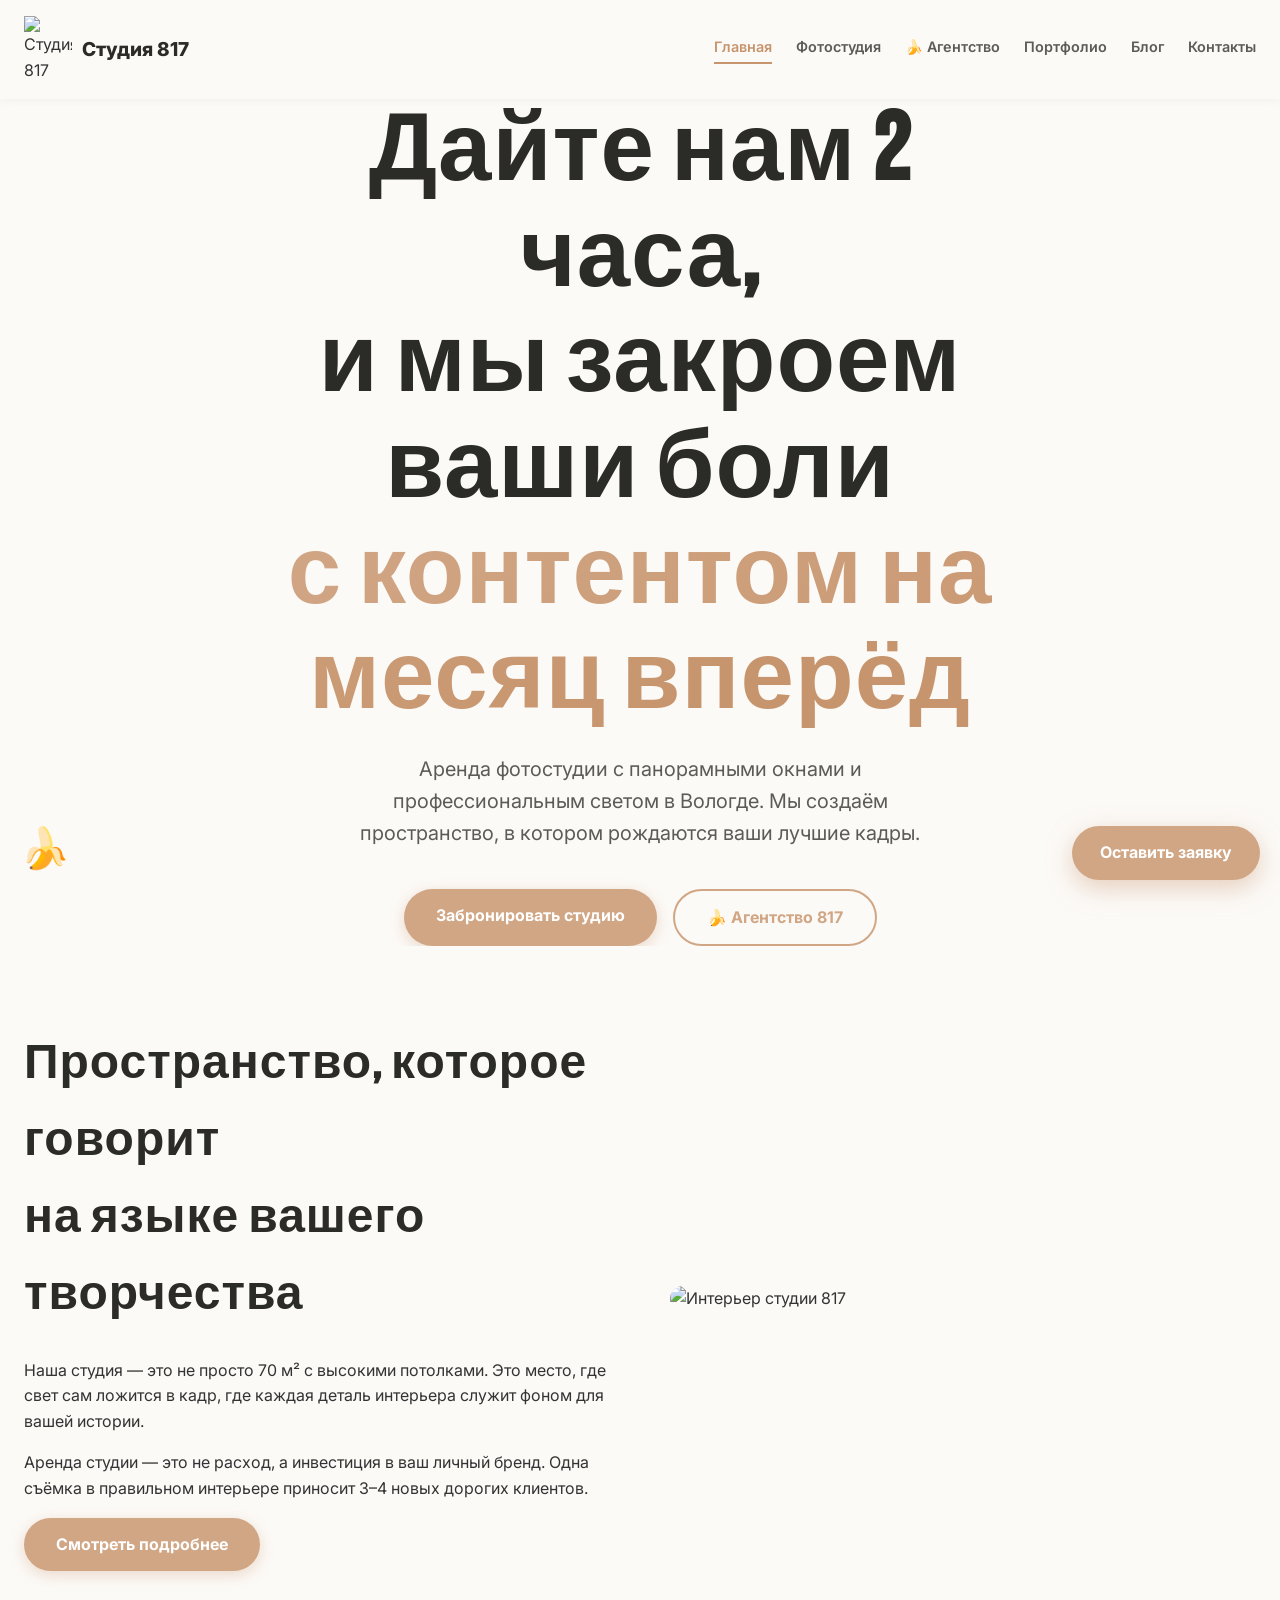
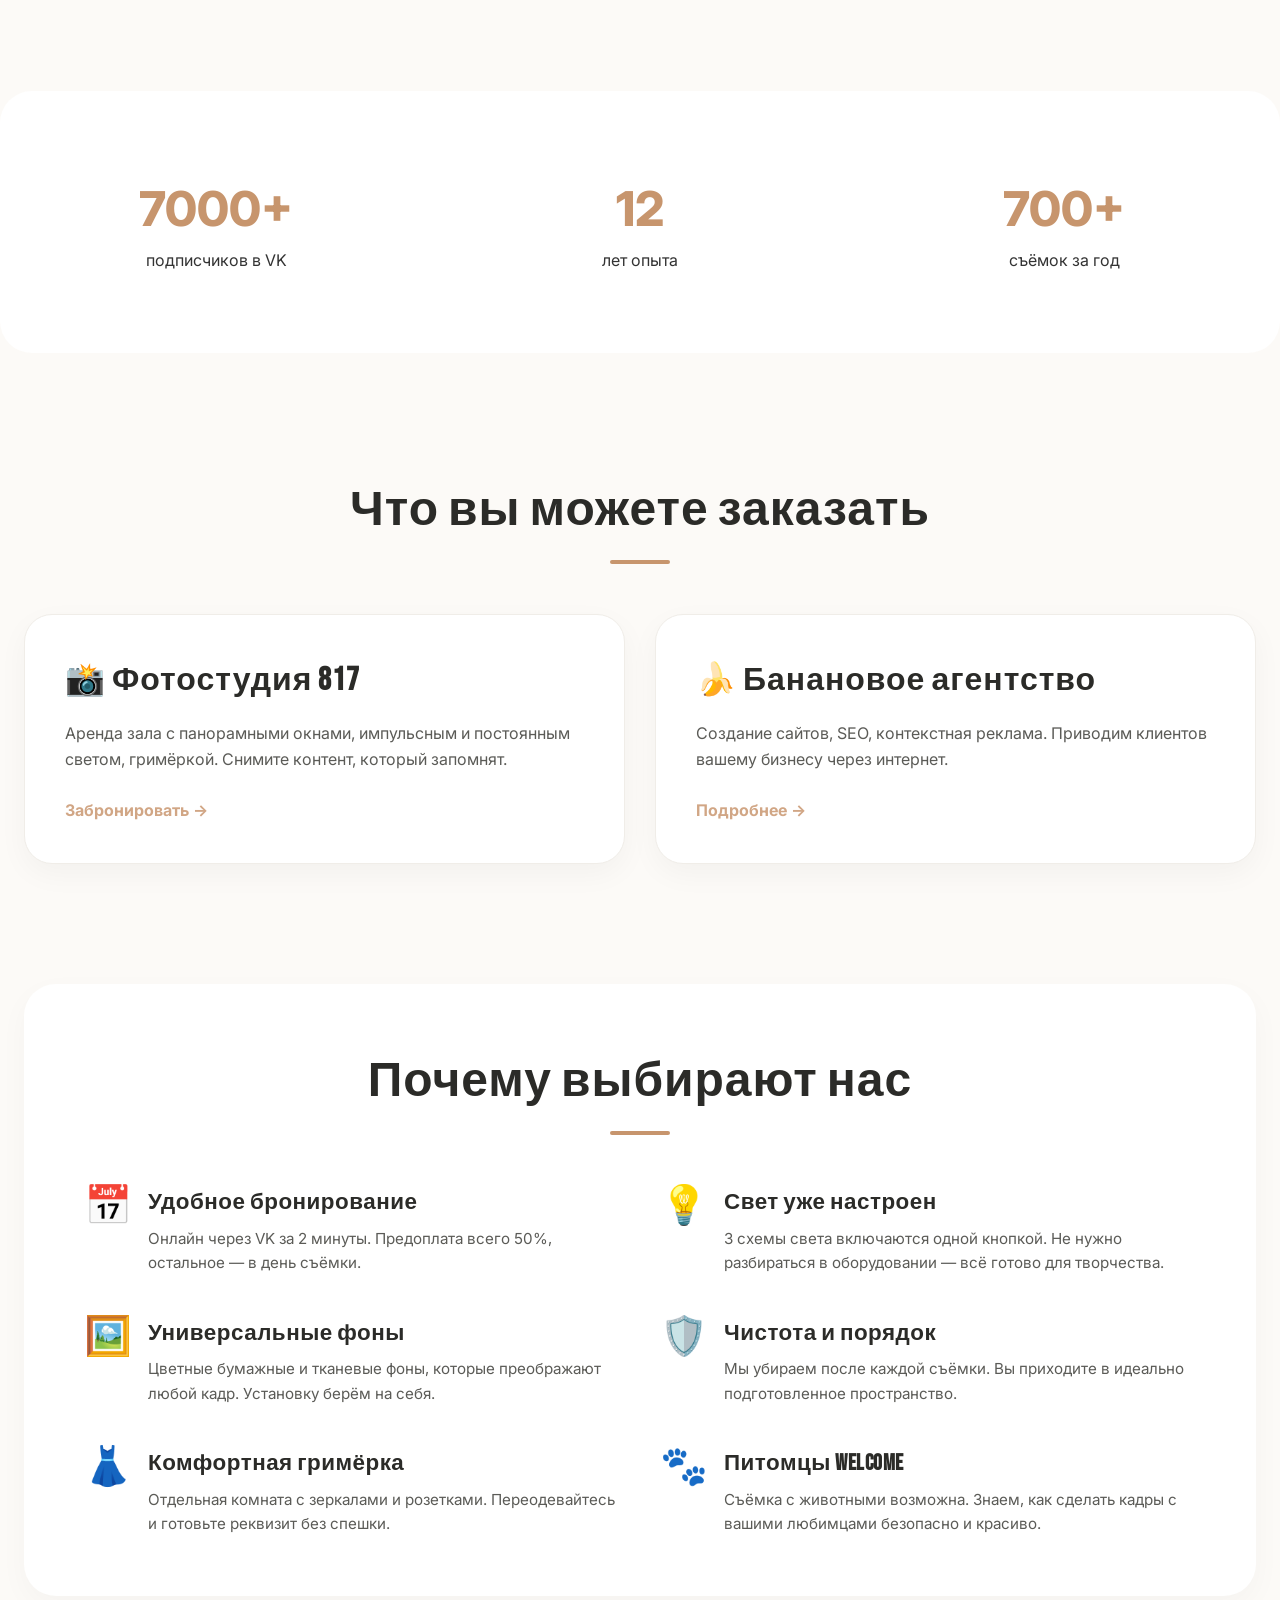
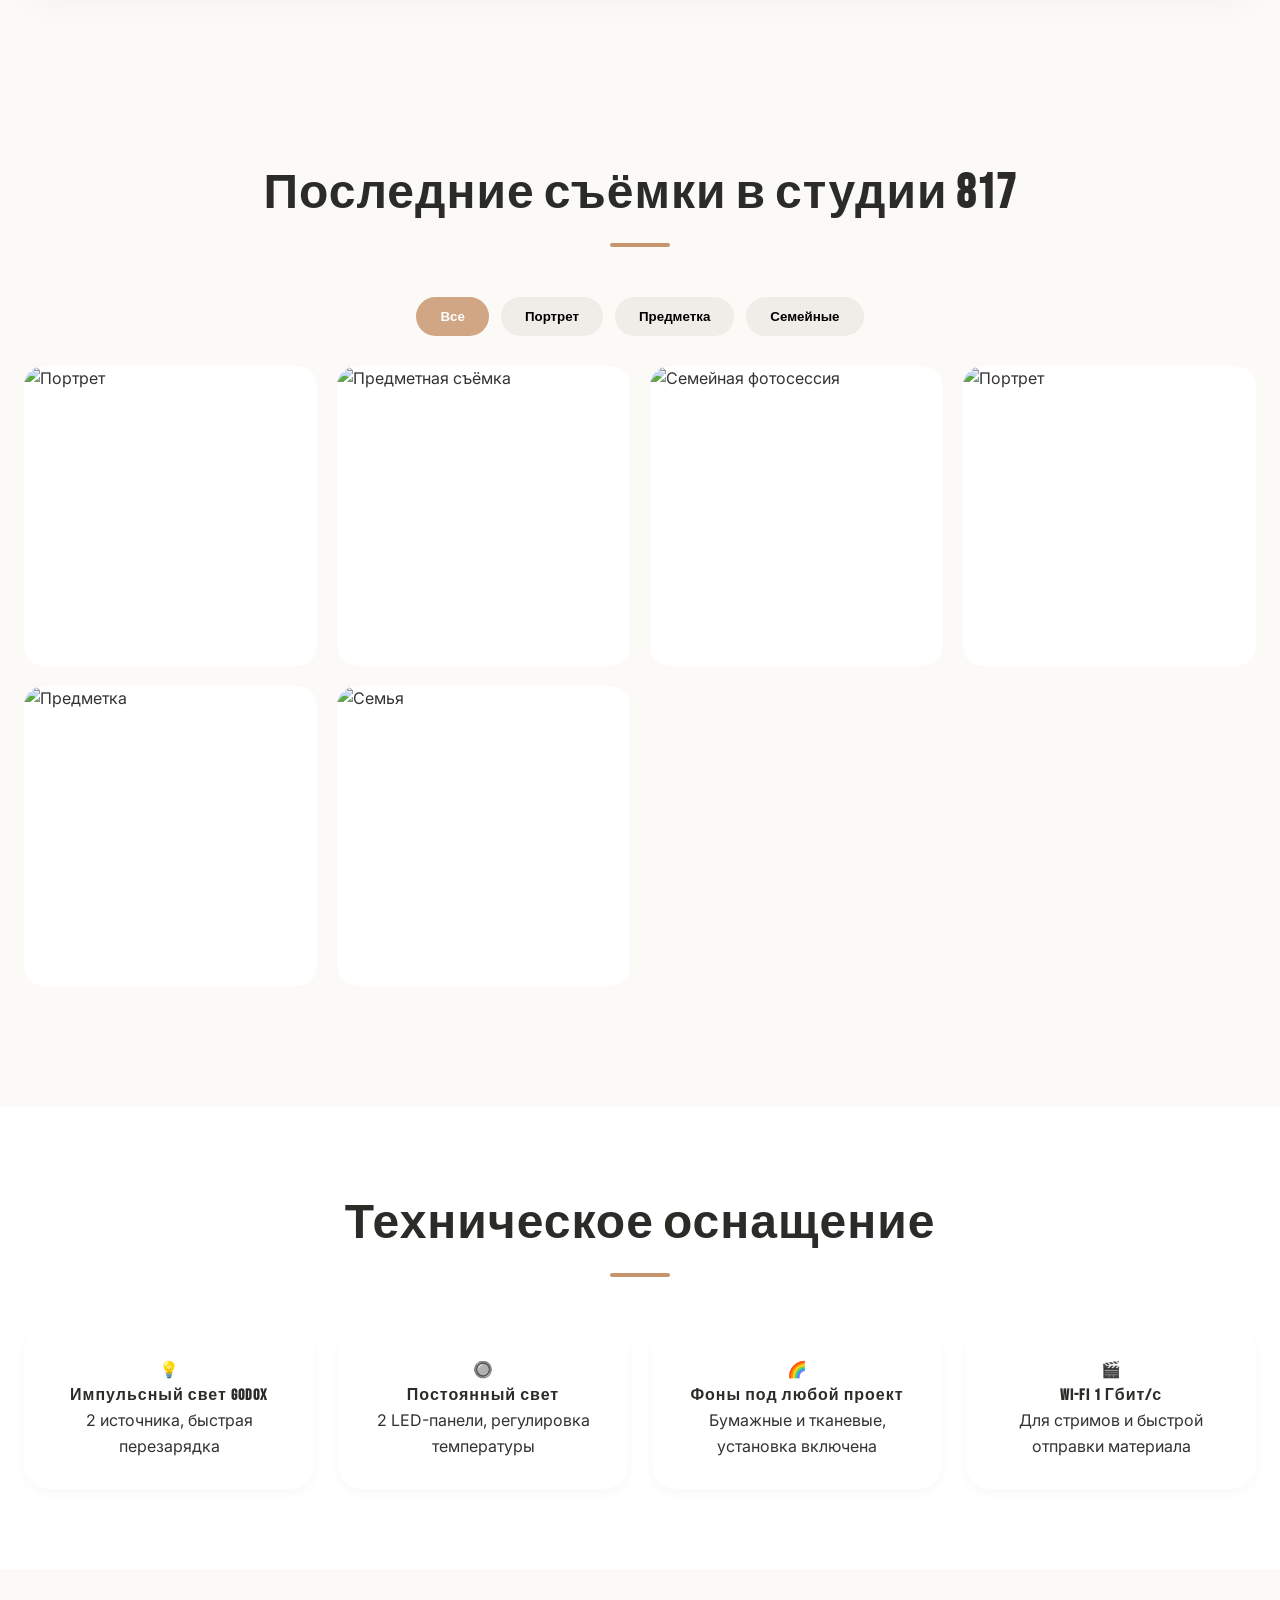
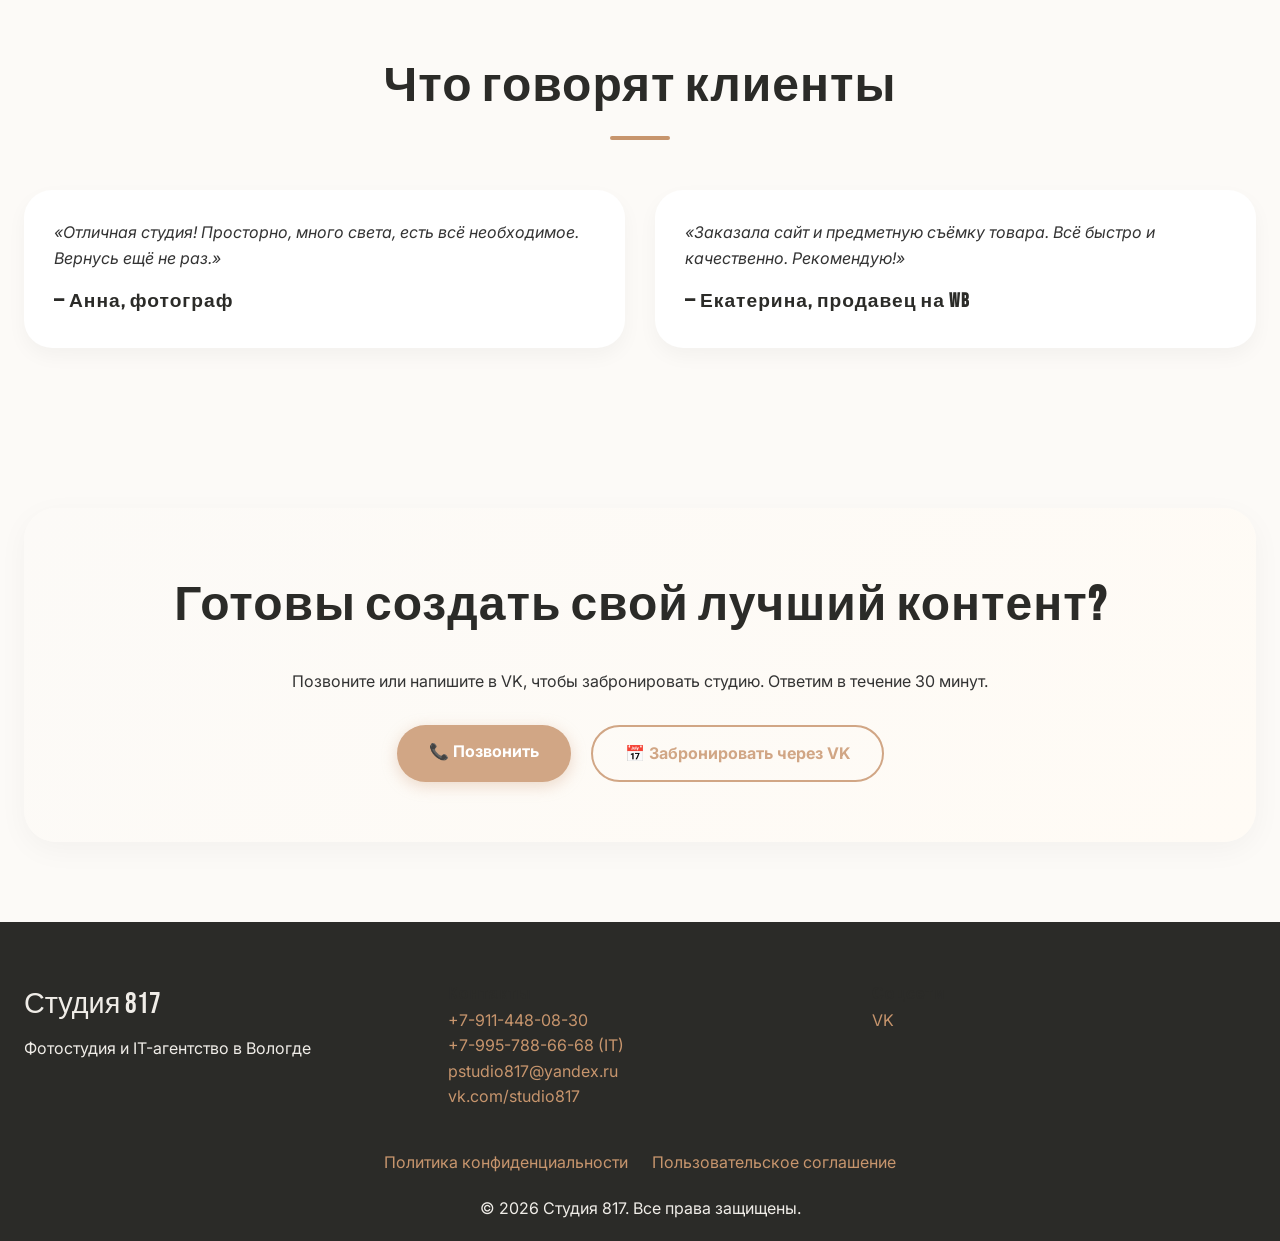
==== index.html @ 39de7404 "Create index.html" ====
<!DOCTYPE html>
<html lang="ru">
<head>
    <!-- Schema разметка -->
    <script type="application/ld+json">
    {
      "@context": "https://schema.org",
      "@type": "LocalBusiness",
      "name": "Фотостудия 817",
      "aggregateRating": {
        "@type": "AggregateRating",
        "ratingValue": "4.8",
        "reviewCount": "12"
      },
      "review": [
        {
          "@type": "Review",
          "author": "Анна",
          "reviewBody": "Отличная студия! Просторно, много света, есть всё необходимое оборудование. Обязательно вернусь ещё.",
          "reviewRating": { "@type": "Rating", "ratingValue": "5" }
        },
        {
          "@type": "Review",
          "author": "Екатерина",
          "reviewBody": "Заказала сайт для своего магазина. Всё сделали быстро и качественно. Еще и предметную фотосъемку товара сделали. Рекомендую!",
          "reviewRating": { "@type": "Rating", "ratingValue": "5" }
        }
      ]
    }
    </script>

    <!-- Счётчики -->
    <script type="text/javascript">
    var _tmr = window._tmr || (window._tmr = []);
    _tmr.push({id: "3762743", type: "pageView", start: (new Date()).getTime()});
    (function (d, w, id) {
      if (d.getElementById(id)) return;
      var ts = d.createElement("script"); ts.type = "text/javascript"; ts.async = true; ts.id = id;
      ts.src = "https://top-fwz1.mail.ru/js/code.js";
      var f = function () {var s = d.getElementsByTagName("script")[0]; s.parentNode.insertBefore(ts, s);};
      if (w.opera == "[object Opera]") { d.addEventListener("DOMContentLoaded", f, false); } else { f(); }
    })(document, window, "tmr-code");
    </script>
    <noscript><div><img src="https://top-fwz1.mail.ru/counter?id=3762743;js=na" style="position:absolute;left:-9999px;" alt="Top.Mail.Ru" /></div></noscript>
    <script type="text/javascript">
    (function(m,e,t,r,i,k,a){
        m[i]=m[i]||function(){(m[i].a=m[i].a||[]).push(arguments)};
        m[i].l=1*new Date();
        for (var j = 0; j < document.scripts.length; j++) {if (document.scripts[j].src === r) { return; }}
        k=e.createElement(t),a=e.getElementsByTagName(t)[0],k.async=1,k.src=r,a.parentNode.insertBefore(k,a)
    })(window, document,'script','https://mc.yandex.ru/metrika/tag.js?id=108687132', 'ym');
    ym(108687132, 'init', {ssr:true, webvisor:true, clickmap:true, ecommerce:"dataLayer", referrer: document.referrer, url: location.href, accurateTrackBounce:true, trackLinks:true});
    </script>
    <noscript><div><img src="https://mc.yandex.ru/watch/108687132" style="position:absolute; left:-9999px;" alt="" /></div></noscript>

    <meta charset="UTF-8">
    <meta name="viewport" content="width=device-width, initial-scale=1.0, maximum-scale=1.0, user-scalable=yes">
    <title>Фотостудия 817 — пространство для шедевров в Вологде</title>
    <meta name="description" content="Аренда фотостудии 817 в Вологде: 70 м², панорамные окна, профессиональный свет, гримёрка. Дайте нам 2 часа и закройте контент-план на месяц!">
    <meta name="keywords" content="фотостудия Вологда, аренда зала, фотосъёмка, студия 817">
    <meta property="og:title" content="Фотостудия 817 — пространство для творчества и технологий">
    <meta property="og:description" content="Фотостудия и IT-агентство в Вологде. Аренда, съёмки, разработка сайтов, автоматизация.">
    <meta property="og:image" content="https://studio817.ru/images/og-image.jpg">
    <meta property="og:url" content="https://studio817.ru">
    <meta property="og:type" content="website">
    <link rel="icon" type="image/png" href="images/favicon.png">

    <!-- Шрифты -->
    <link rel="preconnect" href="https://fonts.googleapis.com">
    <link rel="preconnect" href="https://fonts.gstatic.com" crossorigin>
    <link href="https://fonts.googleapis.com/css2?family=Inter:opsz,wght@14..32,300;400;600;700;800&family=Bebas+Neue&display=swap" rel="stylesheet">

    <!-- Swiper -->
    <link rel="stylesheet" href="https://cdn.jsdelivr.net/npm/swiper@11/swiper-bundle.min.css" />

    <style>
        /* ===== СБРОС И ОБЩИЕ СТИЛИ ===== */
        *, *::before, *::after { box-sizing: border-box; margin: 0; padding: 0; }
        html { scroll-behavior: smooth; }
        body {
            font-family: 'Inter', sans-serif;
            background: #FCFAF7;
            color: #333;
            line-height: 1.6;
            -webkit-font-smoothing: antialiased;
        }
        .container {
            max-width: 1280px;
            margin: 0 auto;
            padding: 0 24px;
        }
        h1, h2, h3, h4 {
            font-family: 'Bebas Neue', sans-serif;
            letter-spacing: 1px;
            color: #2B2B28;
        }
        h1 { font-size: clamp(3rem, 8vw, 6rem); }
        h2 { font-size: clamp(2rem, 5vw, 3rem); margin-bottom: 1.5rem; }
        img { max-width: 100%; height: auto; display: block; }
        a { text-decoration: none; color: inherit; }
        .section { padding: 80px 0; }
        .section-title { text-align: center; margin-bottom: 50px; position: relative; }
        .section-title::after {
            content: '';
            display: block;
            width: 60px;
            height: 4px;
            background: #C7956D;
            margin: 10px auto 0;
            border-radius: 2px;
        }
        .btn {
            display: inline-block;
            padding: 14px 32px;
            border-radius: 40px;
            font-weight: 700;
            font-size: 1rem;
            transition: all 0.3s ease;
            cursor: pointer;
            border: none;
            text-align: center;
        }
        .btn-primary {
            background: #D1A685;
            color: #fff;
            box-shadow: 0 4px 15px rgba(209,166,133,0.4);
        }
        .btn-primary:hover {
            background: #C7956D;
            transform: translateY(-2px);
            box-shadow: 0 8px 25px rgba(199,149,109,0.5);
        }
        .btn-outline {
            border: 2px solid #D1A685;
            color: #D1A685;
            background: transparent;
        }
        .btn-outline:hover {
            background: #D1A685;
            color: #fff;
        }

        /* Хедер */
        .header {
            padding: 16px 0;
            background: rgba(252,250,247,0.92);
            backdrop-filter: blur(10px);
            position: sticky;
            top: 0;
            z-index: 100;
            box-shadow: 0 2px 8px rgba(0,0,0,0.04);
        }
        .header__inner {
            display: flex;
            justify-content: space-between;
            align-items: center;
        }
        .logo { display: flex; align-items: center; gap: 10px; }
        .logo__img { width: 48px; }
        .logo__text { font-weight: 800; font-size: 1.2rem; color: #2B2B28; }
        .nav { display: flex; gap: 24px; align-items: center; }
        .nav a {
            font-weight: 600;
            font-size: 0.9rem;
            color: #5B5B57;
            transition: color 0.3s;
            padding-bottom: 4px;
            border-bottom: 2px solid transparent;
        }
        .nav a:hover, .nav a.active { color: #C7956D; border-bottom-color: #C7956D; }
        .mobile-menu-btn {
            display: none;
            background: none;
            border: none;
            font-size: 2rem;
            cursor: pointer;
            color: #2B2B28;
        }

        /* Hero с видео */
        .hero {
            position: relative;
            overflow: hidden;
            display: flex;
            align-items: center;
            min-height: 90vh;
            background: #FCFAF7;
        }
        .hero__video-wrapper {
            position: absolute;
            top: 0; left: 0;
            width: 100%; height: 100%;
            z-index: 0;
        }
        .hero__video {
            width: 100%; height: 100%;
            object-fit: cover;
            opacity: 0.75;
        }
        .hero__overlay {
            position: absolute;
            inset: 0;
            background: linear-gradient(180deg, rgba(252,250,247,0.3) 0%, rgba(252,250,247,0.85) 90%);
        }
        .hero__content {
            position: relative;
            z-index: 2;
            text-align: center;
            max-width: 800px;
            margin: 0 auto;
            padding: 0 20px;
        }
        .hero__title {
            color: #2B2B28;
            margin-bottom: 20px;
            line-height: 1.1;
        }
        .gradient-text {
            background: linear-gradient(135deg, #D1A685 0%, #C7956D 80%);
            -webkit-background-clip: text;
            -webkit-text-fill-color: transparent;
        }
        .hero__subtitle {
            font-size: 1.25rem;
            color: #5B5B57;
            margin-bottom: 40px;
            max-width: 600px;
            margin-left: auto; margin-right: auto;
        }
        .hero__buttons { display: flex; gap: 16px; justify-content: center; flex-wrap: wrap; }

        /* Сетка направлений */
        .directions__grid {
            display: grid;
            grid-template-columns: 1fr 1fr;
            gap: 30px;
            margin-top: 40px;
        }
        .direction-card {
            background: #fff;
            border-radius: 28px;
            padding: 40px;
            box-shadow: 0 10px 30px rgba(0,0,0,0.04);
            transition: transform 0.3s, box-shadow 0.3s;
            border: 1px solid #F0EDE8;
        }
        .direction-card:hover {
            transform: translateY(-6px);
            box-shadow: 0 20px 40px rgba(0,0,0,0.08);
        }
        .direction-card h3 { font-size: 2rem; margin-bottom: 15px; }
        .direction-card p { color: #5B5B57; margin-bottom: 25px; }
        .link-arrow {
            color: #D1A685;
            font-weight: 700;
            display: inline-flex;
            align-items: center;
            gap: 6px;
            transition: gap 0.3s;
        }
        .link-arrow:hover { gap: 12px; }

        /* Блок "Почему мы" в 2 колонки */
        .why-us {
            background: #fff;
            border-radius: 32px;
            padding: 60px;
            box-shadow: 0 10px 30px rgba(0,0,0,0.03);
            margin-top: -40px;
            position: relative;
            z-index: 1;
        }
        .why-us-grid {
            display: grid;
            grid-template-columns: 1fr 1fr;
            gap: 40px;
        }
        .why-us-item {
            display: flex;
            gap: 16px;
            align-items: flex-start;
        }
        .why-us-icon {
            font-size: 2.4rem;
            line-height: 1;
        }
        .why-us-text h4 {
            font-size: 1.4rem;
            margin-bottom: 6px;
            letter-spacing: 0.5px;
        }
        .why-us-text p {
            color: #5B5B57;
            font-size: 0.95rem;
        }

        /* Недавние съёмки (галерея с фильтрами) */
        .recent-grid {
            display: grid;
            grid-template-columns: repeat(auto-fill, minmax(280px, 1fr));
            gap: 20px;
        }
        .recent-item {
            border-radius: 20px;
            overflow: hidden;
            cursor: pointer;
            transition: transform 0.3s;
            background: #fff;
        }
        .recent-item img {
            width: 100%;
            height: 300px;
            object-fit: cover;
            transition: transform 0.3s;
        }
        .recent-item:hover img { transform: scale(1.03); }
        .filter-buttons {
            display: flex;
            justify-content: center;
            gap: 12px;
            margin-bottom: 30px;
            flex-wrap: wrap;
        }
        .filter-btn {
            background: #F0EDE8;
            border: none;
            padding: 12px 24px;
            border-radius: 30px;
            font-weight: 600;
            cursor: pointer;
            transition: 0.3s;
        }
        .filter-btn.active, .filter-btn:hover {
            background: #D1A685;
            color: #fff;
        }

        /* Техническое оснащение */
        .tech-grid {
            display: grid;
            grid-template-columns: repeat(auto-fit, minmax(250px, 1fr));
            gap: 24px;
        }
        .tech-card {
            background: #fff;
            padding: 30px;
            border-radius: 24px;
            text-align: center;
            box-shadow: 0 4px 12px rgba(0,0,0,0.03);
        }
        .tech-card i { font-size: 2.5rem; margin-bottom: 16px; color: #D1A685; }

        /* Отзывы */
        .testimonials-grid {
            display: grid;
            grid-template-columns: repeat(auto-fit, minmax(300px, 1fr));
            gap: 30px;
        }
        .testimonial-card {
            background: #fff;
            padding: 30px;
            border-radius: 28px;
            box-shadow: 0 8px 20px rgba(0,0,0,0.04);
        }
        .testimonial-card p { font-style: italic; margin-bottom: 16px; }
        .testimonial-card h4 { font-size: 1.2rem; }

        /* CTA */
        .cta__inner {
            text-align: center;
            background: linear-gradient(135deg, #FCFAF7, #FFFBF5);
            padding: 60px;
            border-radius: 32px;
            box-shadow: 0 8px 30px rgba(0,0,0,0.04);
        }

        /* Футер */
        .footer {
            background: #2B2B28;
            color: #F0EDE8;
            padding: 60px 0 20px;
        }
        .footer__inner {
            display: grid;
            grid-template-columns: repeat(auto-fit, minmax(180px, 1fr));
            gap: 40px;
            margin-bottom: 40px;
        }
        .footer a { color: #C7956D; transition: 0.3s; }
        .footer a:hover { color: #fff; }
        .footer__logo { font-family: 'Bebas Neue', sans-serif; font-size: 1.8rem; margin-bottom: 8px; }

        /* Плавающая кнопка */
        .floating-btn {
            position: fixed;
            bottom: 20px;
            right: 20px;
            background: #D1A685;
            color: #fff;
            padding: 14px 28px;
            border-radius: 40px;
            font-weight: 700;
            cursor: pointer;
            box-shadow: 0 8px 25px rgba(209,166,133,0.5);
            z-index: 99;
            transition: 0.3s;
        }
        .floating-btn:hover { background: #C7956D; transform: translateY(-3px); }
        .floating-form-popup {
            display: none;
            position: fixed;
            bottom: 90px;
            right: 20px;
            background: #fff;
            border-radius: 24px;
            padding: 30px;
            box-shadow: 0 20px 50px rgba(0,0,0,0.15);
            width: 340px;
            z-index: 101;
            border: 1px solid #F0EDE8;
        }
        .floating-form-popup.show { display: block; }
        .close-form { position: absolute; top: 12px; right: 16px; cursor: pointer; font-size: 1.4rem; }
        .floating-form-popup input, .floating-form-popup select, .floating-form-popup textarea {
            width: 100%;
            padding: 12px;
            margin: 8px 0;
            border: 1px solid #E0DDD5;
            border-radius: 12px;
            font-family: 'Inter', sans-serif;
        }
        .floating-form-popup button { width: 100%; margin-top: 12px; }

        /* Плавающий банан */
        .floating-banana-link { position: fixed; bottom: 20px; left: 20px; z-index: 98; }
        .floating-banana { font-size: 2.5rem; animation: float 3s ease-in-out infinite; }
        @keyframes float { 0%,100% { transform: translateY(0); } 50% { transform: translateY(-8px); } }

        /* Медиа-запросы */
        @media (max-width: 768px) {
            .nav { display: none; }
            .mobile-menu-btn { display: block; }
            .hero__buttons { flex-direction: column; align-items: center; }
            .directions__grid { grid-template-columns: 1fr; }
            .why-us-grid { grid-template-columns: 1fr; }
            .recent-grid { grid-template-columns: 1fr; }
            .cta__inner { padding: 40px 20px; }
            .floating-form-popup { width: calc(100% - 40px); right: 20px; left: 20px; }
        }
    </style>
</head>
<body>

<header class="header">
    <div class="container header__inner">
        <div class="logo">
            <img src="images/logo.png" alt="Студия 817" class="logo__img">
            <span class="logo__text">Студия 817</span>
        </div>
        <nav class="nav" id="mainNav">
            <a href="index.html" class="active">Главная</a>
            <a href="studio.html">Фотостудия</a>
            <a href="banan.html">🍌 Агентство</a>
            <a href="portfolio.html">Портфолио</a>
            <a href="blog.html">Блог</a>
            <a href="contacts.html">Контакты</a>
        </nav>
        <button class="mobile-menu-btn" id="mobileMenuBtn">☰</button>
    </div>
</header>

<main>
    <!-- Hero -->
    <section class="hero">
        <div class="hero__video-wrapper">
            <video autoplay muted loop playsinline poster="images/hero-poster.jpg" class="hero__video">
                <source src="video/obzor.mp4" type="video/mp4">
            </video>
            <div class="hero__overlay"></div>
        </div>
        <div class="hero__content container">
            <h1 class="hero__title">Дайте нам 2 часа,<br>и мы закроем ваши боли<br><span class="gradient-text">с контентом на месяц вперёд</span></h1>
            <p class="hero__subtitle">Аренда фотостудии с панорамными окнами и профессиональным светом в Вологде. Мы создаём пространство, в котором рождаются ваши лучшие кадры.</p>
            <div class="hero__buttons">
                <a href="studio.html" class="btn btn-primary">Забронировать студию</a>
                <a href="banan.html" class="btn btn-outline">🍌 Агентство 817</a>
            </div>
        </div>
    </section>

    <!-- О студии -->
    <section class="section">
        <div class="container">
            <div class="about__grid" style="display: flex; gap: 60px; align-items: center; flex-wrap: wrap;">
                <div style="flex:1; min-width:280px;">
                    <h2>Пространство, которое говорит<br>на языке вашего творчества</h2>
                    <p style="margin-bottom:16px;">Наша студия — это не просто 70 м² с высокими потолками. Это место, где свет сам ложится в кадр, где каждая деталь интерьера служит фоном для вашей истории.</p>
                    <p style="margin-bottom:16px;">Аренда студии — это не расход, а инвестиция в ваш личный бренд. Одна съёмка в правильном интерьере приносит 3–4 новых дорогих клиентов.</p>
                    <a href="studio.html" class="btn btn-primary">Смотреть подробнее</a>
                </div>
                <div style="flex:1; min-width:280px;">
                    <img src="images/about-photo.jpg" alt="Интерьер студии 817" style="border-radius:24px;">
                </div>
            </div>
        </div>
    </section>

    <!-- Цифры -->
    <section class="section" style="background:#fff; margin: 40px 0; border-radius: 32px;">
        <div class="container">
            <div class="stats-grid" style="display: grid; grid-template-columns: repeat(auto-fit, minmax(200px,1fr)); gap: 40px; text-align: center;">
                <div><div class="stat-number" style="font-size:3rem; font-weight:800; color:#C7956D;">7000+</div><div>подписчиков в VK</div></div>
                <div><div class="stat-number" style="font-size:3rem; font-weight:800; color:#C7956D;">12</div><div>лет опыта</div></div>
                <div><div class="stat-number" style="font-size:3rem; font-weight:800; color:#C7956D;">700+</div><div>съёмок за год</div></div>
            </div>
        </div>
    </section>

    <!-- Направления (только две карточки) -->
    <section class="section">
        <div class="container">
            <h2 class="section-title">Что вы можете заказать</h2>
            <div class="directions__grid">
                <div class="direction-card">
                    <h3>📸 Фотостудия 817</h3>
                    <p>Аренда зала с панорамными окнами, импульсным и постоянным светом, гримёркой. Снимите контент, который запомнят.</p>
                    <a href="studio.html" class="link-arrow">Забронировать →</a>
                </div>
                <div class="direction-card">
                    <h3>🍌 Банановое агентство</h3>
                    <p>Создание сайтов, SEO, контекстная реклама. Приводим клиентов вашему бизнесу через интернет.</p>
                    <a href="banan.html" class="link-arrow">Подробнее →</a>
                </div>
            </div>
        </div>
    </section>

    <!-- Почему мы (строго 2 колонки) -->
    <section class="section">
        <div class="container">
            <div class="why-us">
                <h2 class="section-title" style="margin-top:0;">Почему выбирают нас</h2>
                <div class="why-us-grid">
                    <div class="why-us-item">
                        <span class="why-us-icon">📅</span>
                        <div class="why-us-text">
                            <h4>Удобное бронирование</h4>
                            <p>Онлайн через VK за 2 минуты. Предоплата всего 50%, остальное — в день съёмки.</p>
                        </div>
                    </div>
                    <div class="why-us-item">
                        <span class="why-us-icon">💡</span>
                        <div class="why-us-text">
                            <h4>Свет уже настроен</h4>
                            <p>3 схемы света включаются одной кнопкой. Не нужно разбираться в оборудовании — всё готово для творчества.</p>
                        </div>
                    </div>
                    <div class="why-us-item">
                        <span class="why-us-icon">🖼️</span>
                        <div class="why-us-text">
                            <h4>Универсальные фоны</h4>
                            <p>Цветные бумажные и тканевые фоны, которые преображают любой кадр. Установку берём на себя.</p>
                        </div>
                    </div>
                    <div class="why-us-item">
                        <span class="why-us-icon">🛡️</span>
                        <div class="why-us-text">
                            <h4>Чистота и порядок</h4>
                            <p>Мы убираем после каждой съёмки. Вы приходите в идеально подготовленное пространство.</p>
                        </div>
                    </div>
                    <div class="why-us-item">
                        <span class="why-us-icon">👗</span>
                        <div class="why-us-text">
                            <h4>Комфортная гримёрка</h4>
                            <p>Отдельная комната с зеркалами и розетками. Переодевайтесь и готовьте реквизит без спешки.</p>
                        </div>
                    </div>
                    <div class="why-us-item">
                        <span class="why-us-icon">🐾</span>
                        <div class="why-us-text">
                            <h4>Питомцы welcome</h4>
                            <p>Съёмка с животными возможна. Знаем, как сделать кадры с вашими любимцами безопасно и красиво.</p>
                        </div>
                    </div>
                </div>
            </div>
        </div>
    </section>

    <!-- Недавние съёмки (портфолио-лента с фильтром) -->
    <section class="section">
        <div class="container">
            <h2 class="section-title">Последние съёмки в студии 817</h2>
            <div class="filter-buttons" id="filterButtons">
                <button class="filter-btn active" data-filter="all">Все</button>
                <button class="filter-btn" data-filter="portrait">Портрет</button>
                <button class="filter-btn" data-filter="product">Предметка</button>
                <button class="filter-btn" data-filter="family">Семейные</button>
            </div>
            <div class="recent-grid" id="recentGrid">
                <!-- Карточки заполняются JS -->
            </div>
        </div>
    </section>

    <!-- Техническое оснащение -->
    <section class="section" style="background:#fff; margin-top: 40px;">
        <div class="container">
            <h2 class="section-title">Техническое оснащение</h2>
            <div class="tech-grid">
                <div class="tech-card">💡<h4>Импульсный свет Godox</h4><p>2 источника, быстрая перезарядка</p></div>
                <div class="tech-card">🔘<h4>Постоянный свет</h4><p>2 LED-панели, регулировка температуры</p></div>
                <div class="tech-card">🌈<h4>Фоны под любой проект</h4><p>Бумажные и тканевые, установка включена</p></div>
                <div class="tech-card">🎬<h4>Wi-Fi 1 Гбит/с</h4><p>Для стримов и быстрой отправки материала</p></div>
            </div>
        </div>
    </section>

    <!-- Отзывы -->
    <section class="section">
        <div class="container">
            <h2 class="section-title">Что говорят клиенты</h2>
            <div class="testimonials-grid">
                <div class="testimonial-card">
                    <p>«Отличная студия! Просторно, много света, есть всё необходимое. Вернусь ещё не раз.»</p>
                    <h4>— Анна, фотограф</h4>
                </div>
                <div class="testimonial-card">
                    <p>«Заказала сайт и предметную съёмку товара. Всё быстро и качественно. Рекомендую!»</p>
                    <h4>— Екатерина, продавец на WB</h4>
                </div>
            </div>
        </div>
    </section>

    <!-- CALL TO ACTION -->
    <section class="section">
        <div class="container">
            <div class="cta__inner">
                <h2>Готовы создать свой лучший контент?</h2>
                <p style="margin-bottom:30px;">Позвоните или напишите в VK, чтобы забронировать студию. Ответим в течение 30 минут.</p>
                <div style="display:flex; gap:20px; justify-content: center; flex-wrap: wrap;">
                    <a href="tel:+79114480830" class="btn btn-primary">📞 Позвонить</a>
                    <a href="https://vk.com/write-20899239?text=Здравствуйте! Хочу забронировать студию. Интересует дата: (укажите), время: (укажите)." target="_blank" class="btn btn-outline">📅 Забронировать через VK</a>
                </div>
            </div>
        </div>
    </section>

</main>

<footer class="footer">
    <div class="container">
        <div class="footer__inner">
            <div class="footer__col">
                <div class="footer__logo">Студия 817</div>
                <p>Фотостудия и IT-агентство в Вологде</p>
            </div>
            <div class="footer__col">
                <h4>Контакты</h4>
                <a href="tel:+79114480830">+7-911-448-08-30</a><br>
                <a href="tel:+79957886668">+7-995-788-66-68 (IT)</a><br>
                <a href="mailto:pstudio817@yandex.ru">pstudio817@yandex.ru</a><br>
                <a href="https://vk.com/studio817" target="_blank">vk.com/studio817</a>
            </div>
            <div class="footer__col">
                <h4>Соцсети</h4>
                <a href="https://vk.com/studio817" target="_blank">VK</a>
            </div>
        </div>
        <div style="text-align:center; margin-bottom:20px;">
            <a href="privacy.html" style="margin-right:20px;">Политика конфиденциальности</a>
            <a href="terms.html">Пользовательское соглашение</a>
        </div>
        <div style="text-align:center;">© 2026 Студия 817. Все права защищены.</div>
    </div>
</footer>

<!-- Плавающая кнопка и форма -->
<div id="floatingButton" class="floating-btn">Оставить заявку</div>
<div id="floatingForm" class="floating-form-popup">
    <span class="close-form">&times;</span>
    <h4>Заявка на бронь</h4>
    <form id="mainFloatingForm" method="POST">
        <input type="text" name="name" placeholder="Ваше имя" required>
        <input type="tel" name="phone" placeholder="Телефон" required>
        <select name="service" required>
            <option value="">Выберите направление</option>
            <option value="studio">Фотостудия</option>
            <option value="banan">Банановое агентство</option>
        </select>
        <textarea name="message" rows="2" placeholder="Дата, время, пожелания..."></textarea>
        <div style="margin: 10px 0;">
            <label>Сколько будет 2 + 3? (цифрой)</label>
            <input type="text" name="captcha" required>
        </div>
        <label><input type="checkbox" name="agreement" required> Согласен с <a href="privacy.html">политикой</a></label>
        <button type="submit" class="btn btn-primary">Отправить</button>
    </form>
</div>
<a href="banan.html" class="floating-banana-link"><div class="floating-banana">🍌</div></a>

<!-- Swiper и скрипты -->
<script src="https://cdn.jsdelivr.net/npm/swiper@11/swiper-bundle.min.js"></script>
<script>
    // Мобильное меню
    document.getElementById('mobileMenuBtn').addEventListener('click', function() {
        const nav = document.getElementById('mainNav');
        nav.style.display = nav.style.display === 'flex' ? 'none' : 'flex';
        if (nav.style.display === 'flex') {
            nav.style.flexDirection = 'column';
            nav.style.position = 'absolute';
            nav.style.top = '70px';
            nav.style.left = '0';
            nav.style.background = '#fff';
            nav.style.width = '100%';
            nav.style.padding = '20px';
            nav.style.boxShadow = '0 8px 20px rgba(0,0,0,0.1)';
        }
    });

    // Плавающая форма
    const floatingBtn = document.getElementById('floatingButton');
    const floatingForm = document.getElementById('floatingForm');
    floatingBtn.addEventListener('click', function() {
        floatingForm.classList.toggle('show');
    });
    document.querySelector('.close-form').addEventListener('click', function() {
        floatingForm.classList.remove('show');
    });

    // Галерея недавних съёмок (имитация, замени на реальные фото)
    const recentImages = [
        { src: 'images/gallery/studio-1.jpg', alt: 'Портрет', category: 'portrait' },
        { src: 'images/gallery/studio-2.jpg', alt: 'Предметная съёмка', category: 'product' },
        { src: 'images/gallery/studio-3.jpg', alt: 'Семейная фотосессия', category: 'family' },
        { src: 'images/gallery/studio-4.jpg', alt: 'Портрет', category: 'portrait' },
        { src: 'images/gallery/studio-5.jpg', alt: 'Предметка', category: 'product' },
        { src: 'images/gallery/studio-6.jpg', alt: 'Семья', category: 'family' }
    ];
    const recentGrid = document.getElementById('recentGrid');
    function renderGallery(filter = 'all') {
        recentGrid.innerHTML = '';
        const filtered = filter === 'all' ? recentImages : recentImages.filter(img => img.category === filter);
        filtered.forEach(img => {
            const div = document.createElement('div');
            div.className = 'recent-item';
            div.innerHTML = `<img src="${img.src}" alt="${img.alt}" loading="lazy">`;
            div.addEventListener('click', () => {
                // Лайтбокс
                const lb = document.createElement('div');
                lb.style.cssText = 'position:fixed;inset:0;background:rgba(0,0,0,0.9);display:flex;align-items:center;justify-content:center;z-index:2000;';
                lb.innerHTML = `<img src="${img.src}" style="max-width:90%;max-height:90%;border-radius:12px;">`;
                lb.addEventListener('click', () => lb.remove());
                document.body.appendChild(lb);
            });
            recentGrid.appendChild(div);
        });
    }
    renderGallery();
    document.querySelectorAll('.filter-btn').forEach(btn => {
        btn.addEventListener('click', function() {
            document.querySelectorAll('.filter-btn').forEach(b => b.classList.remove('active'));
            this.classList.add('active');
            renderGallery(this.dataset.filter);
        });
    });
</script>

</body>
</html>
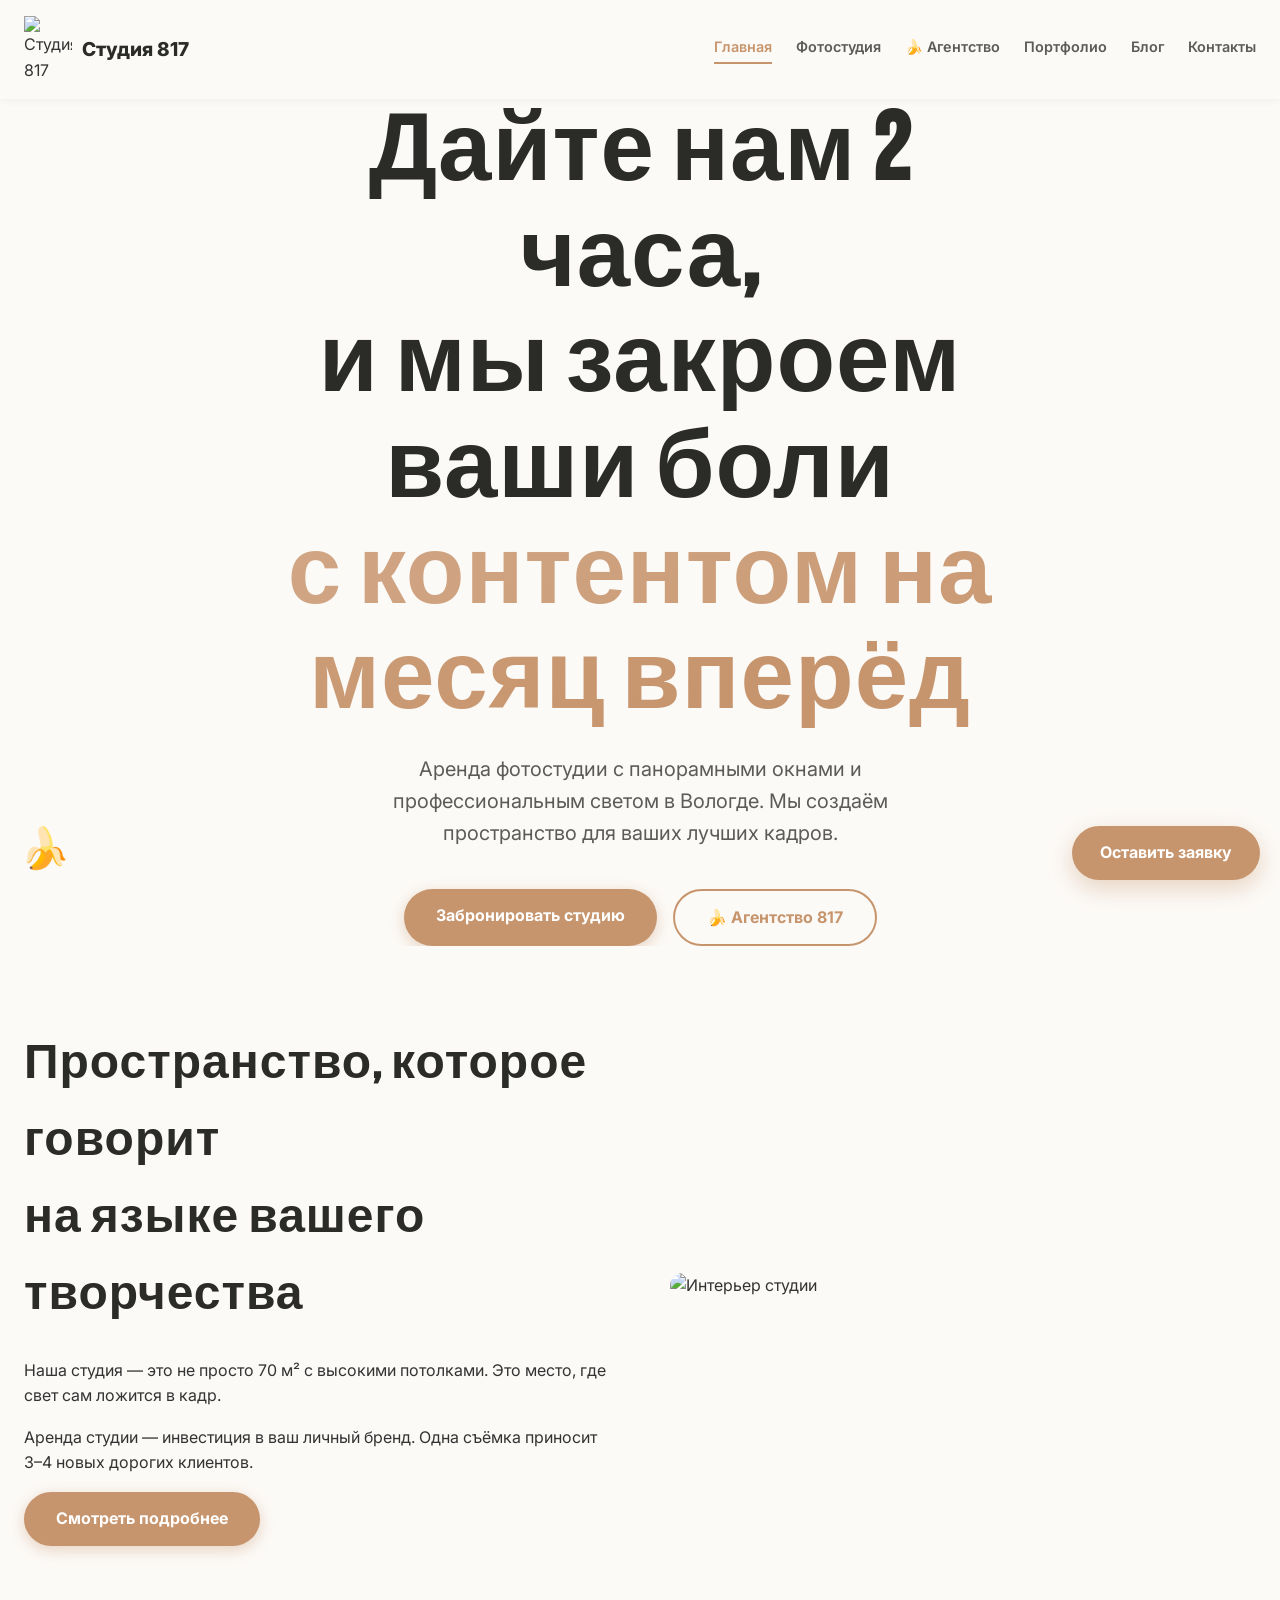
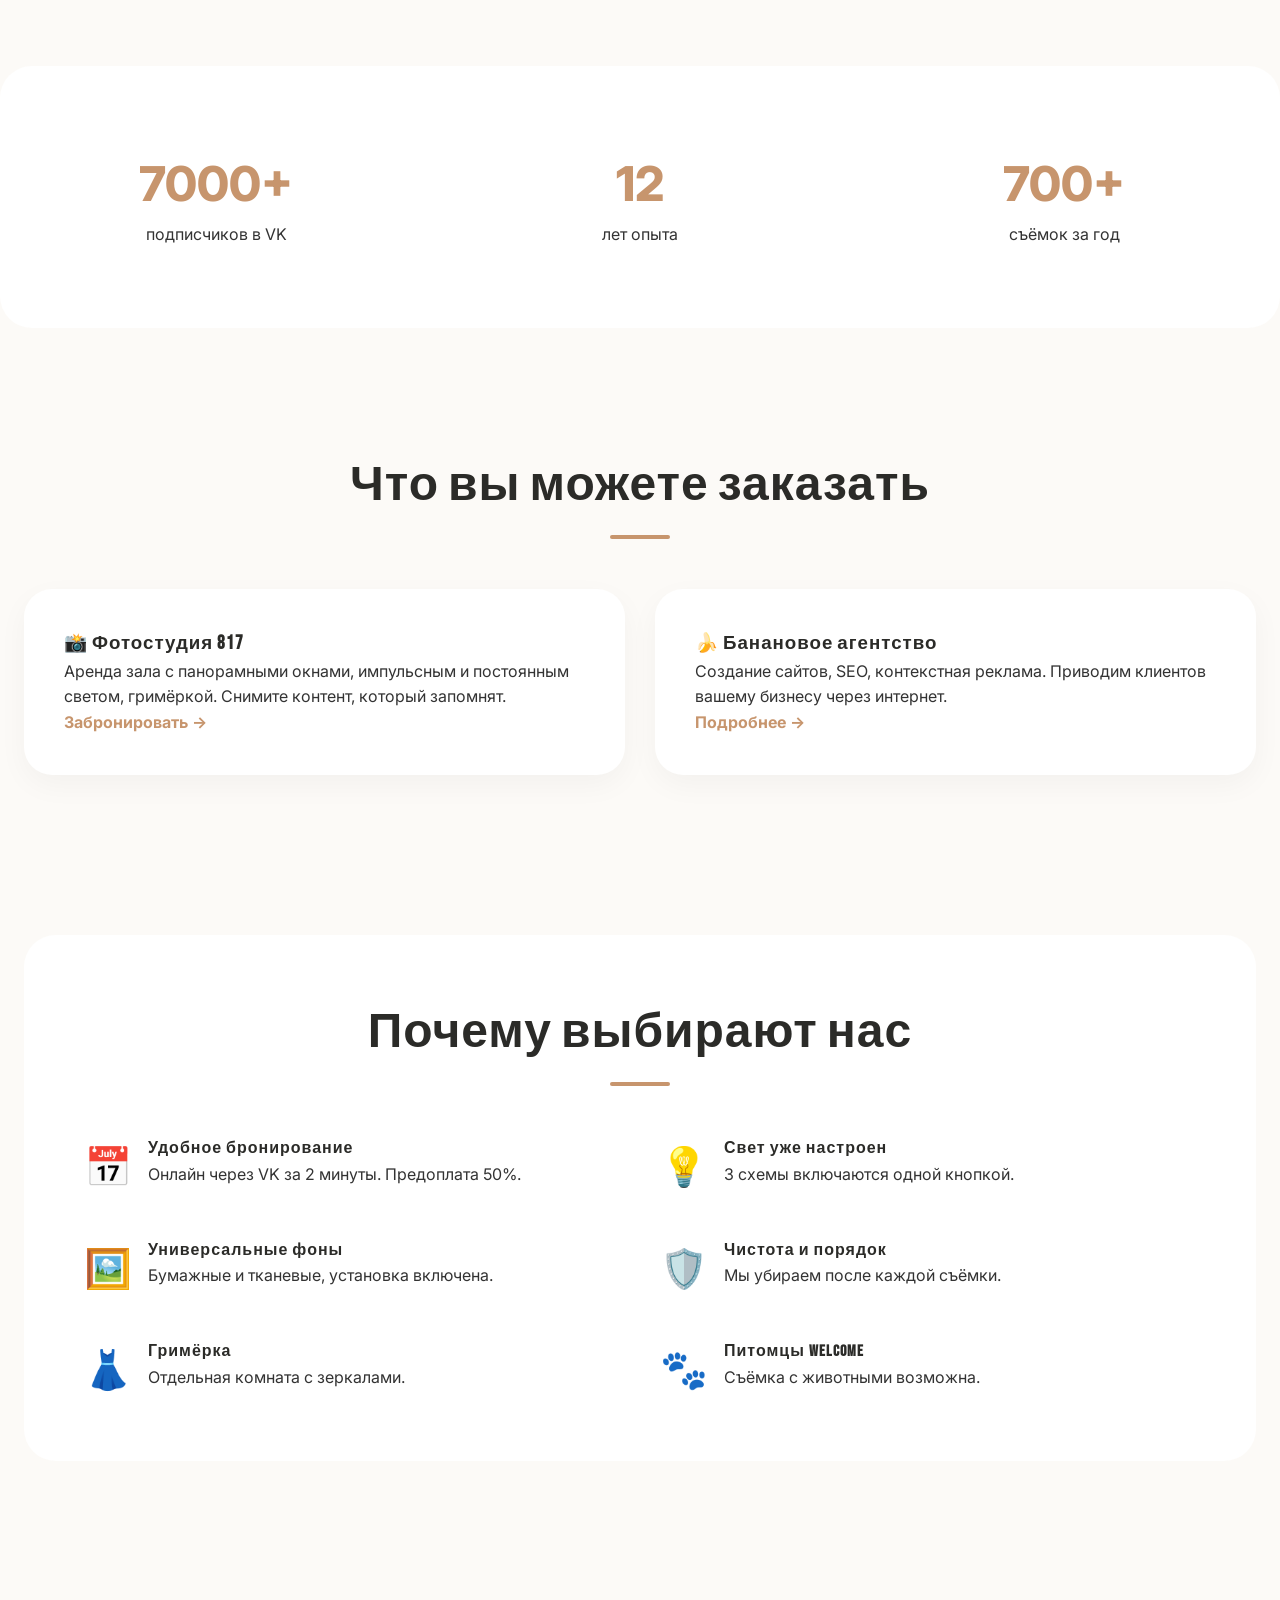
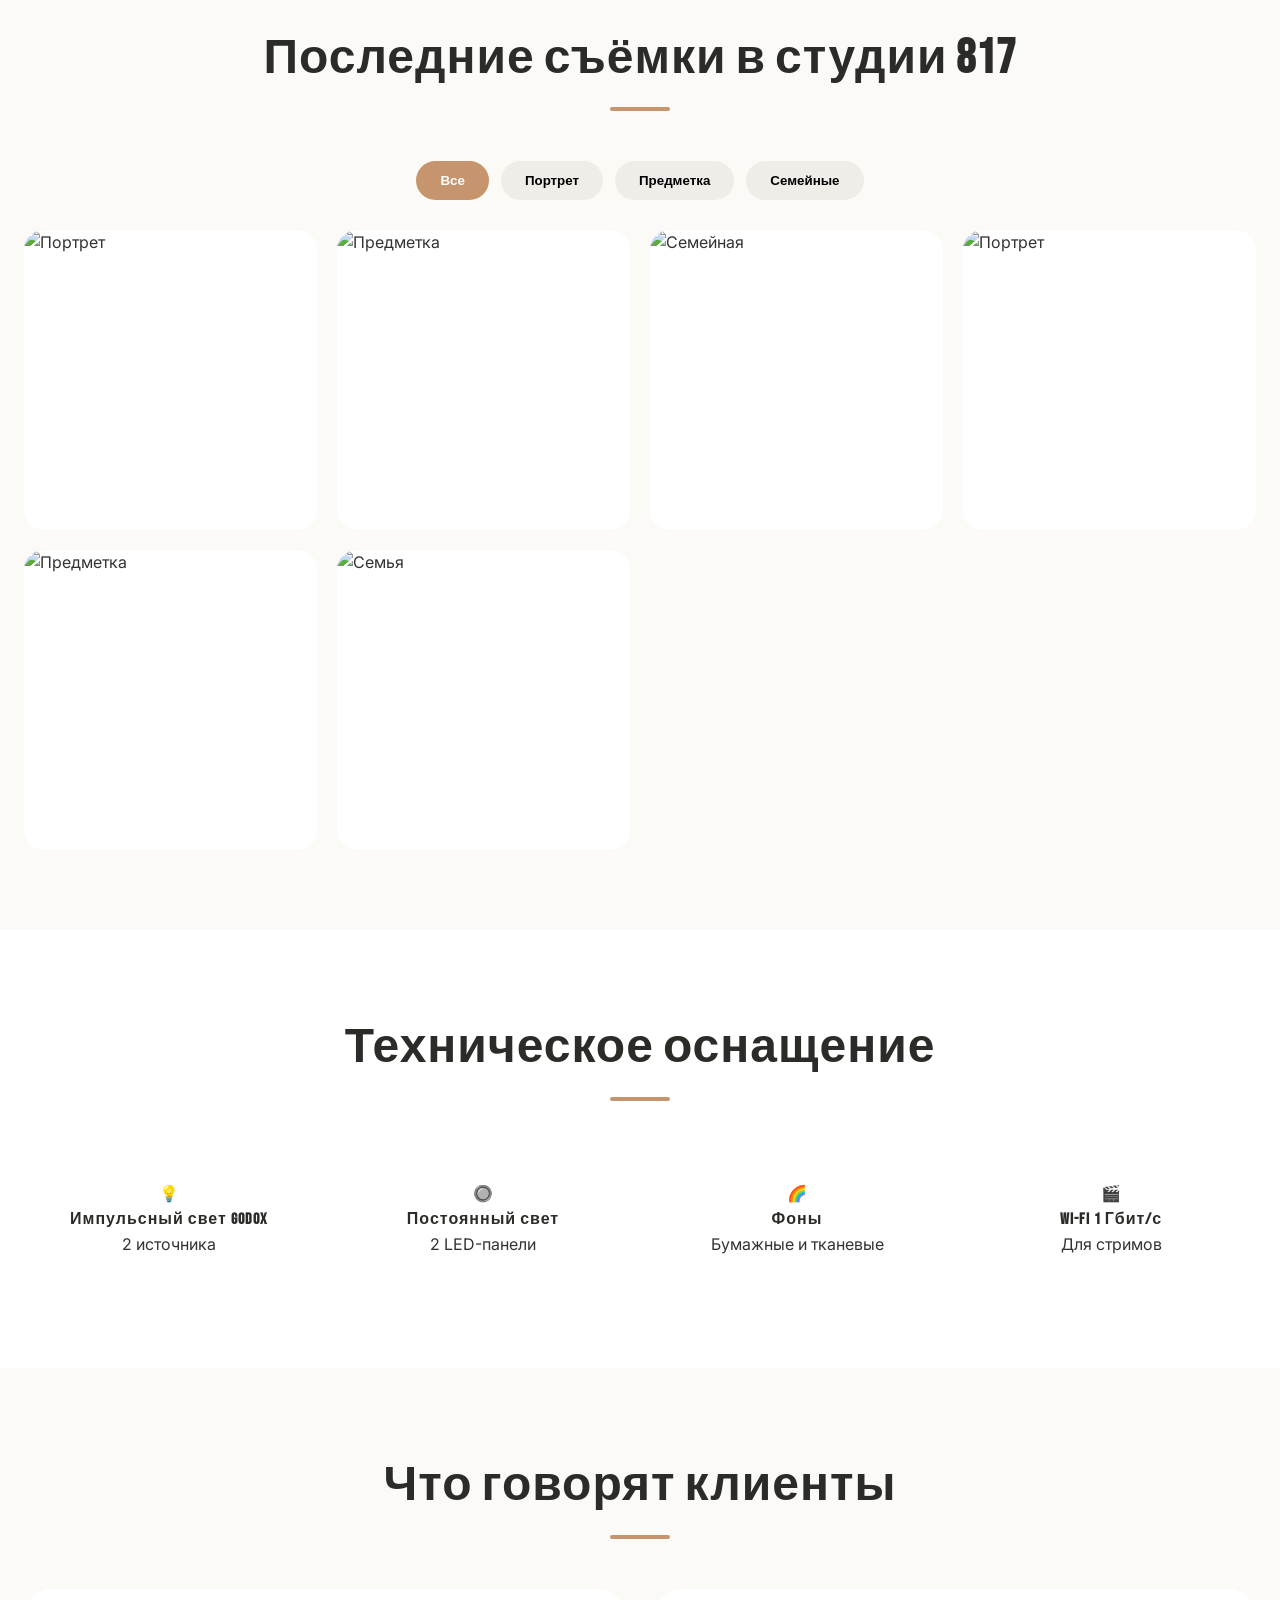
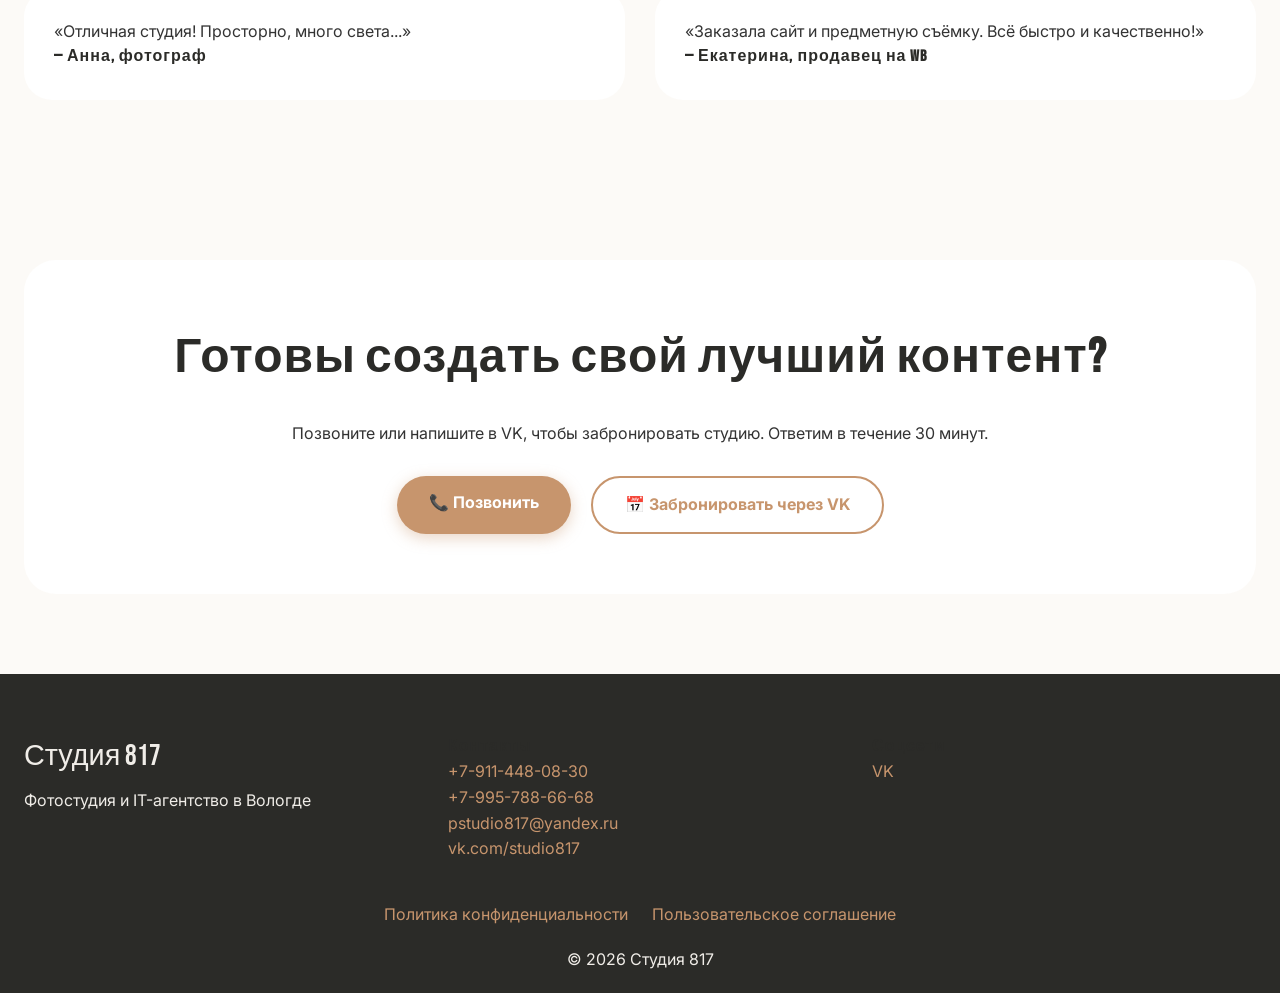
==== commit c54a6cdc: "Update index.html" ====
--- a/index.html
+++ b/index.html
@@ -1,36 +1,20 @@
 <!DOCTYPE html>
 <html lang="ru">
 <head>
-    <!-- Schema разметка -->
-    <script type="application/ld+json">
+  <script type="application/ld+json">
     {
       "@context": "https://schema.org",
       "@type": "LocalBusiness",
       "name": "Фотостудия 817",
-      "aggregateRating": {
-        "@type": "AggregateRating",
-        "ratingValue": "4.8",
-        "reviewCount": "12"
-      },
+      "aggregateRating": { "@type": "AggregateRating", "ratingValue": "4.8", "reviewCount": "12" },
       "review": [
-        {
-          "@type": "Review",
-          "author": "Анна",
-          "reviewBody": "Отличная студия! Просторно, много света, есть всё необходимое оборудование. Обязательно вернусь ещё.",
-          "reviewRating": { "@type": "Rating", "ratingValue": "5" }
-        },
-        {
-          "@type": "Review",
-          "author": "Екатерина",
-          "reviewBody": "Заказала сайт для своего магазина. Всё сделали быстро и качественно. Еще и предметную фотосъемку товара сделали. Рекомендую!",
-          "reviewRating": { "@type": "Rating", "ratingValue": "5" }
-        }
+        { "@type": "Review", "author": "Анна", "reviewBody": "Отличная студия! Просторно, много света...", "reviewRating": { "@type": "Rating", "ratingValue": "5" } },
+        { "@type": "Review", "author": "Екатерина", "reviewBody": "Заказала сайт...", "reviewRating": { "@type": "Rating", "ratingValue": "5" } }
       ]
     }
-    </script>
-
-    <!-- Счётчики -->
-    <script type="text/javascript">
+  </script>
+  <!-- Счётчики -->
+  <script type="text/javascript">
     var _tmr = window._tmr || (window._tmr = []);
     _tmr.push({id: "3762743", type: "pageView", start: (new Date()).getTime()});
     (function (d, w, id) {
@@ -40,733 +24,252 @@
       var f = function () {var s = d.getElementsByTagName("script")[0]; s.parentNode.insertBefore(ts, s);};
       if (w.opera == "[object Opera]") { d.addEventListener("DOMContentLoaded", f, false); } else { f(); }
     })(document, window, "tmr-code");
-    </script>
-    <noscript><div><img src="https://top-fwz1.mail.ru/counter?id=3762743;js=na" style="position:absolute;left:-9999px;" alt="Top.Mail.Ru" /></div></noscript>
-    <script type="text/javascript">
+  </script>
+  <noscript><div><img src="https://top-fwz1.mail.ru/counter?id=3762743;js=na" style="position:absolute;left:-9999px;" alt="Top.Mail.Ru" /></div></noscript>
+  <script type="text/javascript">
     (function(m,e,t,r,i,k,a){
         m[i]=m[i]||function(){(m[i].a=m[i].a||[]).push(arguments)};
         m[i].l=1*new Date();
         for (var j = 0; j < document.scripts.length; j++) {if (document.scripts[j].src === r) { return; }}
         k=e.createElement(t),a=e.getElementsByTagName(t)[0],k.async=1,k.src=r,a.parentNode.insertBefore(k,a)
     })(window, document,'script','https://mc.yandex.ru/metrika/tag.js?id=108687132', 'ym');
-    ym(108687132, 'init', {ssr:true, webvisor:true, clickmap:true, ecommerce:"dataLayer", referrer: document.referrer, url: location.href, accurateTrackBounce:true, trackLinks:true});
-    </script>
-    <noscript><div><img src="https://mc.yandex.ru/watch/108687132" style="position:absolute; left:-9999px;" alt="" /></div></noscript>
-
-    <meta charset="UTF-8">
-    <meta name="viewport" content="width=device-width, initial-scale=1.0, maximum-scale=1.0, user-scalable=yes">
-    <title>Фотостудия 817 — пространство для шедевров в Вологде</title>
-    <meta name="description" content="Аренда фотостудии 817 в Вологде: 70 м², панорамные окна, профессиональный свет, гримёрка. Дайте нам 2 часа и закройте контент-план на месяц!">
-    <meta name="keywords" content="фотостудия Вологда, аренда зала, фотосъёмка, студия 817">
-    <meta property="og:title" content="Фотостудия 817 — пространство для творчества и технологий">
-    <meta property="og:description" content="Фотостудия и IT-агентство в Вологде. Аренда, съёмки, разработка сайтов, автоматизация.">
-    <meta property="og:image" content="https://studio817.ru/images/og-image.jpg">
-    <meta property="og:url" content="https://studio817.ru">
-    <meta property="og:type" content="website">
-    <link rel="icon" type="image/png" href="images/favicon.png">
-
-    <!-- Шрифты -->
-    <link rel="preconnect" href="https://fonts.googleapis.com">
-    <link rel="preconnect" href="https://fonts.gstatic.com" crossorigin>
-    <link href="https://fonts.googleapis.com/css2?family=Inter:opsz,wght@14..32,300;400;600;700;800&family=Bebas+Neue&display=swap" rel="stylesheet">
-
-    <!-- Swiper -->
-    <link rel="stylesheet" href="https://cdn.jsdelivr.net/npm/swiper@11/swiper-bundle.min.css" />
-
-    <style>
-        /* ===== СБРОС И ОБЩИЕ СТИЛИ ===== */
-        *, *::before, *::after { box-sizing: border-box; margin: 0; padding: 0; }
-        html { scroll-behavior: smooth; }
-        body {
-            font-family: 'Inter', sans-serif;
-            background: #FCFAF7;
-            color: #333;
-            line-height: 1.6;
-            -webkit-font-smoothing: antialiased;
-        }
-        .container {
-            max-width: 1280px;
-            margin: 0 auto;
-            padding: 0 24px;
-        }
-        h1, h2, h3, h4 {
-            font-family: 'Bebas Neue', sans-serif;
-            letter-spacing: 1px;
-            color: #2B2B28;
-        }
-        h1 { font-size: clamp(3rem, 8vw, 6rem); }
-        h2 { font-size: clamp(2rem, 5vw, 3rem); margin-bottom: 1.5rem; }
-        img { max-width: 100%; height: auto; display: block; }
-        a { text-decoration: none; color: inherit; }
-        .section { padding: 80px 0; }
-        .section-title { text-align: center; margin-bottom: 50px; position: relative; }
-        .section-title::after {
-            content: '';
-            display: block;
-            width: 60px;
-            height: 4px;
-            background: #C7956D;
-            margin: 10px auto 0;
-            border-radius: 2px;
-        }
-        .btn {
-            display: inline-block;
-            padding: 14px 32px;
-            border-radius: 40px;
-            font-weight: 700;
-            font-size: 1rem;
-            transition: all 0.3s ease;
-            cursor: pointer;
-            border: none;
-            text-align: center;
-        }
-        .btn-primary {
-            background: #D1A685;
-            color: #fff;
-            box-shadow: 0 4px 15px rgba(209,166,133,0.4);
-        }
-        .btn-primary:hover {
-            background: #C7956D;
-            transform: translateY(-2px);
-            box-shadow: 0 8px 25px rgba(199,149,109,0.5);
-        }
-        .btn-outline {
-            border: 2px solid #D1A685;
-            color: #D1A685;
-            background: transparent;
-        }
-        .btn-outline:hover {
-            background: #D1A685;
-            color: #fff;
-        }
-
-        /* Хедер */
-        .header {
-            padding: 16px 0;
-            background: rgba(252,250,247,0.92);
-            backdrop-filter: blur(10px);
-            position: sticky;
-            top: 0;
-            z-index: 100;
-            box-shadow: 0 2px 8px rgba(0,0,0,0.04);
-        }
-        .header__inner {
-            display: flex;
-            justify-content: space-between;
-            align-items: center;
-        }
-        .logo { display: flex; align-items: center; gap: 10px; }
-        .logo__img { width: 48px; }
-        .logo__text { font-weight: 800; font-size: 1.2rem; color: #2B2B28; }
-        .nav { display: flex; gap: 24px; align-items: center; }
-        .nav a {
-            font-weight: 600;
-            font-size: 0.9rem;
-            color: #5B5B57;
-            transition: color 0.3s;
-            padding-bottom: 4px;
-            border-bottom: 2px solid transparent;
-        }
-        .nav a:hover, .nav a.active { color: #C7956D; border-bottom-color: #C7956D; }
-        .mobile-menu-btn {
-            display: none;
-            background: none;
-            border: none;
-            font-size: 2rem;
-            cursor: pointer;
-            color: #2B2B28;
-        }
-
-        /* Hero с видео */
-        .hero {
-            position: relative;
-            overflow: hidden;
-            display: flex;
-            align-items: center;
-            min-height: 90vh;
-            background: #FCFAF7;
-        }
-        .hero__video-wrapper {
-            position: absolute;
-            top: 0; left: 0;
-            width: 100%; height: 100%;
-            z-index: 0;
-        }
-        .hero__video {
-            width: 100%; height: 100%;
-            object-fit: cover;
-            opacity: 0.75;
-        }
-        .hero__overlay {
-            position: absolute;
-            inset: 0;
-            background: linear-gradient(180deg, rgba(252,250,247,0.3) 0%, rgba(252,250,247,0.85) 90%);
-        }
-        .hero__content {
-            position: relative;
-            z-index: 2;
-            text-align: center;
-            max-width: 800px;
-            margin: 0 auto;
-            padding: 0 20px;
-        }
-        .hero__title {
-            color: #2B2B28;
-            margin-bottom: 20px;
-            line-height: 1.1;
-        }
-        .gradient-text {
-            background: linear-gradient(135deg, #D1A685 0%, #C7956D 80%);
-            -webkit-background-clip: text;
-            -webkit-text-fill-color: transparent;
-        }
-        .hero__subtitle {
-            font-size: 1.25rem;
-            color: #5B5B57;
-            margin-bottom: 40px;
-            max-width: 600px;
-            margin-left: auto; margin-right: auto;
-        }
-        .hero__buttons { display: flex; gap: 16px; justify-content: center; flex-wrap: wrap; }
-
-        /* Сетка направлений */
-        .directions__grid {
-            display: grid;
-            grid-template-columns: 1fr 1fr;
-            gap: 30px;
-            margin-top: 40px;
-        }
-        .direction-card {
-            background: #fff;
-            border-radius: 28px;
-            padding: 40px;
-            box-shadow: 0 10px 30px rgba(0,0,0,0.04);
-            transition: transform 0.3s, box-shadow 0.3s;
-            border: 1px solid #F0EDE8;
-        }
-        .direction-card:hover {
-            transform: translateY(-6px);
-            box-shadow: 0 20px 40px rgba(0,0,0,0.08);
-        }
-        .direction-card h3 { font-size: 2rem; margin-bottom: 15px; }
-        .direction-card p { color: #5B5B57; margin-bottom: 25px; }
-        .link-arrow {
-            color: #D1A685;
-            font-weight: 700;
-            display: inline-flex;
-            align-items: center;
-            gap: 6px;
-            transition: gap 0.3s;
-        }
-        .link-arrow:hover { gap: 12px; }
-
-        /* Блок "Почему мы" в 2 колонки */
-        .why-us {
-            background: #fff;
-            border-radius: 32px;
-            padding: 60px;
-            box-shadow: 0 10px 30px rgba(0,0,0,0.03);
-            margin-top: -40px;
-            position: relative;
-            z-index: 1;
-        }
-        .why-us-grid {
-            display: grid;
-            grid-template-columns: 1fr 1fr;
-            gap: 40px;
-        }
-        .why-us-item {
-            display: flex;
-            gap: 16px;
-            align-items: flex-start;
-        }
-        .why-us-icon {
-            font-size: 2.4rem;
-            line-height: 1;
-        }
-        .why-us-text h4 {
-            font-size: 1.4rem;
-            margin-bottom: 6px;
-            letter-spacing: 0.5px;
-        }
-        .why-us-text p {
-            color: #5B5B57;
-            font-size: 0.95rem;
-        }
-
-        /* Недавние съёмки (галерея с фильтрами) */
-        .recent-grid {
-            display: grid;
-            grid-template-columns: repeat(auto-fill, minmax(280px, 1fr));
-            gap: 20px;
-        }
-        .recent-item {
-            border-radius: 20px;
-            overflow: hidden;
-            cursor: pointer;
-            transition: transform 0.3s;
-            background: #fff;
-        }
-        .recent-item img {
-            width: 100%;
-            height: 300px;
-            object-fit: cover;
-            transition: transform 0.3s;
-        }
-        .recent-item:hover img { transform: scale(1.03); }
-        .filter-buttons {
-            display: flex;
-            justify-content: center;
-            gap: 12px;
-            margin-bottom: 30px;
-            flex-wrap: wrap;
-        }
-        .filter-btn {
-            background: #F0EDE8;
-            border: none;
-            padding: 12px 24px;
-            border-radius: 30px;
-            font-weight: 600;
-            cursor: pointer;
-            transition: 0.3s;
-        }
-        .filter-btn.active, .filter-btn:hover {
-            background: #D1A685;
-            color: #fff;
-        }
-
-        /* Техническое оснащение */
-        .tech-grid {
-            display: grid;
-            grid-template-columns: repeat(auto-fit, minmax(250px, 1fr));
-            gap: 24px;
-        }
-        .tech-card {
-            background: #fff;
-            padding: 30px;
-            border-radius: 24px;
-            text-align: center;
-            box-shadow: 0 4px 12px rgba(0,0,0,0.03);
-        }
-        .tech-card i { font-size: 2.5rem; margin-bottom: 16px; color: #D1A685; }
-
-        /* Отзывы */
-        .testimonials-grid {
-            display: grid;
-            grid-template-columns: repeat(auto-fit, minmax(300px, 1fr));
-            gap: 30px;
-        }
-        .testimonial-card {
-            background: #fff;
-            padding: 30px;
-            border-radius: 28px;
-            box-shadow: 0 8px 20px rgba(0,0,0,0.04);
-        }
-        .testimonial-card p { font-style: italic; margin-bottom: 16px; }
-        .testimonial-card h4 { font-size: 1.2rem; }
-
-        /* CTA */
-        .cta__inner {
-            text-align: center;
-            background: linear-gradient(135deg, #FCFAF7, #FFFBF5);
-            padding: 60px;
-            border-radius: 32px;
-            box-shadow: 0 8px 30px rgba(0,0,0,0.04);
-        }
-
-        /* Футер */
-        .footer {
-            background: #2B2B28;
-            color: #F0EDE8;
-            padding: 60px 0 20px;
-        }
-        .footer__inner {
-            display: grid;
-            grid-template-columns: repeat(auto-fit, minmax(180px, 1fr));
-            gap: 40px;
-            margin-bottom: 40px;
-        }
-        .footer a { color: #C7956D; transition: 0.3s; }
-        .footer a:hover { color: #fff; }
-        .footer__logo { font-family: 'Bebas Neue', sans-serif; font-size: 1.8rem; margin-bottom: 8px; }
-
-        /* Плавающая кнопка */
-        .floating-btn {
-            position: fixed;
-            bottom: 20px;
-            right: 20px;
-            background: #D1A685;
-            color: #fff;
-            padding: 14px 28px;
-            border-radius: 40px;
-            font-weight: 700;
-            cursor: pointer;
-            box-shadow: 0 8px 25px rgba(209,166,133,0.5);
-            z-index: 99;
-            transition: 0.3s;
-        }
-        .floating-btn:hover { background: #C7956D; transform: translateY(-3px); }
-        .floating-form-popup {
-            display: none;
-            position: fixed;
-            bottom: 90px;
-            right: 20px;
-            background: #fff;
-            border-radius: 24px;
-            padding: 30px;
-            box-shadow: 0 20px 50px rgba(0,0,0,0.15);
-            width: 340px;
-            z-index: 101;
-            border: 1px solid #F0EDE8;
-        }
-        .floating-form-popup.show { display: block; }
-        .close-form { position: absolute; top: 12px; right: 16px; cursor: pointer; font-size: 1.4rem; }
-        .floating-form-popup input, .floating-form-popup select, .floating-form-popup textarea {
-            width: 100%;
-            padding: 12px;
-            margin: 8px 0;
-            border: 1px solid #E0DDD5;
-            border-radius: 12px;
-            font-family: 'Inter', sans-serif;
-        }
-        .floating-form-popup button { width: 100%; margin-top: 12px; }
-
-        /* Плавающий банан */
-        .floating-banana-link { position: fixed; bottom: 20px; left: 20px; z-index: 98; }
-        .floating-banana { font-size: 2.5rem; animation: float 3s ease-in-out infinite; }
-        @keyframes float { 0%,100% { transform: translateY(0); } 50% { transform: translateY(-8px); } }
-
-        /* Медиа-запросы */
-        @media (max-width: 768px) {
-            .nav { display: none; }
-            .mobile-menu-btn { display: block; }
-            .hero__buttons { flex-direction: column; align-items: center; }
-            .directions__grid { grid-template-columns: 1fr; }
-            .why-us-grid { grid-template-columns: 1fr; }
-            .recent-grid { grid-template-columns: 1fr; }
-            .cta__inner { padding: 40px 20px; }
-            .floating-form-popup { width: calc(100% - 40px); right: 20px; left: 20px; }
-        }
-    </style>
+    ym(108687132, 'init', {ssr:true, webvisor:true, clickmap:true, ecommerce:"dataLayer"});
+  </script>
+  <noscript><div><img src="https://mc.yandex.ru/watch/108687132" style="position:absolute; left:-9999px;" alt="" /></div></noscript>
+
+  <meta charset="UTF-8">
+  <meta name="viewport" content="width=device-width, initial-scale=1.0">
+  <title>Фотостудия 817 — пространство для шедевров в Вологде</title>
+  <meta name="description" content="Аренда фотостудии 817 в Вологде: 70 м², панорамные окна, профессиональный свет. Дайте нам 2 часа и закройте контент-план на месяц!">
+  <meta property="og:title" content="Фотостудия 817 — пространство для творчества">
+  <meta property="og:description" content="Фотостудия и IT-агентство в Вологде.">
+  <meta property="og:image" content="https://studio817.ru/images/og-image.jpg">
+  <link rel="icon" type="image/png" href="images/favicon.png">
+  <link rel="preconnect" href="https://fonts.googleapis.com">
+  <link rel="preconnect" href="https://fonts.gstatic.com" crossorigin>
+  <link href="https://fonts.googleapis.com/css2?family=Inter:opsz,wght@14..32,300;400;600;700;800&family=Bebas+Neue&display=swap" rel="stylesheet">
+  <link rel="stylesheet" href="css/common.css">
+  <link rel="stylesheet" href="css/studio-theme.css">
+  <!-- Дополнительные стили конкретно для главной -->
+  <style>
+    .hero {
+      position: relative; overflow: hidden; display: flex; align-items: center;
+      min-height: 90vh; background: var(--bg);
+    }
+    .hero__video-wrapper { position: absolute; top:0;left:0;width:100%;height:100%;z-index:0; }
+    .hero__video { width:100%;height:100%;object-fit:cover;opacity:0.75; }
+    .hero__overlay { position:absolute;inset:0;background:linear-gradient(180deg, rgba(252,250,247,0.3) 0%, rgba(252,250,247,0.85) 90%); }
+    .hero__content { position:relative;z-index:2;text-align:center;max-width:800px;margin:0 auto;padding:0 20px; }
+    .hero__title { color:var(--heading);margin-bottom:20px;line-height:1.1; }
+    .gradient-text { background:linear-gradient(135deg, var(--accent-light) 0%, var(--accent) 80%); -webkit-background-clip:text; -webkit-text-fill-color:transparent; }
+    .hero__subtitle { font-size:1.25rem;color:var(--text-secondary);margin-bottom:40px;max-width:600px;margin-left:auto;margin-right:auto; }
+    .hero__buttons { display:flex;gap:16px;justify-content:center;flex-wrap:wrap; }
+    .directions__grid { display:grid;grid-template-columns:1fr 1fr;gap:30px; }
+    .direction-card { background:var(--bg-secondary);border-radius:28px;padding:40px;box-shadow:0 10px 30px rgba(0,0,0,0.04);transition:0.3s; }
+    .direction-card:hover { transform:translateY(-6px);box-shadow:0 20px 40px rgba(0,0,0,0.08); }
+    .why-us { background:var(--bg-secondary);border-radius:32px;padding:60px; }
+    .why-us-grid { display:grid;grid-template-columns:1fr 1fr;gap:40px; }
+    .why-us-item { display:flex;gap:16px;align-items:flex-start; }
+    .why-us-icon { font-size:2.4rem; }
+    .recent-grid { display:grid;grid-template-columns:repeat(auto-fill, minmax(280px,1fr));gap:20px; }
+    .recent-item { border-radius:20px;overflow:hidden;cursor:pointer;transition:0.3s;background:var(--bg-secondary); }
+    .recent-item img { width:100%;height:300px;object-fit:cover;transition:0.3s; }
+    .recent-item:hover img { transform:scale(1.03); }
+    .filter-buttons { display:flex;justify-content:center;gap:12px;margin-bottom:30px;flex-wrap:wrap; }
+    .filter-btn { background:#F0EDE8;border:none;padding:12px 24px;border-radius:30px;font-weight:600;cursor:pointer; }
+    .filter-btn.active, .filter-btn:hover { background:var(--accent);color:#fff; }
+    .tech-grid { display:grid;grid-template-columns:repeat(auto-fit, minmax(250px,1fr));gap:24px; }
+    .tech-card { background:var(--bg-secondary);padding:30px;border-radius:24px;text-align:center; }
+    .tech-card i { font-size:2.5rem;color:var(--accent); }
+    .testimonials-grid { display:grid;grid-template-columns:repeat(auto-fit, minmax(300px,1fr));gap:30px; }
+    .testimonial-card { background:var(--bg-secondary);padding:30px;border-radius:28px; }
+    .cta__inner { text-align:center;background:var(--bg-secondary);padding:60px;border-radius:32px; }
+    @media (max-width:768px) {
+      .directions__grid { grid-template-columns:1fr; }
+      .why-us-grid { grid-template-columns:1fr; }
+      .recent-grid { grid-template-columns:1fr; }
+    }
+  </style>
 </head>
 <body>
-
 <header class="header">
-    <div class="container header__inner">
-        <div class="logo">
-            <img src="images/logo.png" alt="Студия 817" class="logo__img">
-            <span class="logo__text">Студия 817</span>
-        </div>
-        <nav class="nav" id="mainNav">
-            <a href="index.html" class="active">Главная</a>
-            <a href="studio.html">Фотостудия</a>
-            <a href="banan.html">🍌 Агентство</a>
-            <a href="portfolio.html">Портфолио</a>
-            <a href="blog.html">Блог</a>
-            <a href="contacts.html">Контакты</a>
-        </nav>
-        <button class="mobile-menu-btn" id="mobileMenuBtn">☰</button>
-    </div>
+  <div class="container header__inner">
+    <div class="logo">
+      <img src="images/logo.png" alt="Студия 817" class="logo__img">
+      <span class="logo__text">Студия 817</span>
+    </div>
+    <nav class="nav" id="mainNav">
+      <a href="index.html" class="active">Главная</a>
+      <a href="studio.html">Фотостудия</a>
+      <a href="banan.html">🍌 Агентство</a>
+      <a href="portfolio.html">Портфолио</a>
+      <a href="blog.html">Блог</a>
+      <a href="contacts.html">Контакты</a>
+    </nav>
+    <button class="mobile-menu-btn" id="mobileMenuBtn">☰</button>
+  </div>
 </header>
 
 <main>
-    <!-- Hero -->
-    <section class="hero">
-        <div class="hero__video-wrapper">
-            <video autoplay muted loop playsinline poster="images/hero-poster.jpg" class="hero__video">
-                <source src="video/obzor.mp4" type="video/mp4">
-            </video>
-            <div class="hero__overlay"></div>
-        </div>
-        <div class="hero__content container">
-            <h1 class="hero__title">Дайте нам 2 часа,<br>и мы закроем ваши боли<br><span class="gradient-text">с контентом на месяц вперёд</span></h1>
-            <p class="hero__subtitle">Аренда фотостудии с панорамными окнами и профессиональным светом в Вологде. Мы создаём пространство, в котором рождаются ваши лучшие кадры.</p>
-            <div class="hero__buttons">
-                <a href="studio.html" class="btn btn-primary">Забронировать студию</a>
-                <a href="banan.html" class="btn btn-outline">🍌 Агентство 817</a>
-            </div>
-        </div>
-    </section>
-
-    <!-- О студии -->
-    <section class="section">
-        <div class="container">
-            <div class="about__grid" style="display: flex; gap: 60px; align-items: center; flex-wrap: wrap;">
-                <div style="flex:1; min-width:280px;">
-                    <h2>Пространство, которое говорит<br>на языке вашего творчества</h2>
-                    <p style="margin-bottom:16px;">Наша студия — это не просто 70 м² с высокими потолками. Это место, где свет сам ложится в кадр, где каждая деталь интерьера служит фоном для вашей истории.</p>
-                    <p style="margin-bottom:16px;">Аренда студии — это не расход, а инвестиция в ваш личный бренд. Одна съёмка в правильном интерьере приносит 3–4 новых дорогих клиентов.</p>
-                    <a href="studio.html" class="btn btn-primary">Смотреть подробнее</a>
-                </div>
-                <div style="flex:1; min-width:280px;">
-                    <img src="images/about-photo.jpg" alt="Интерьер студии 817" style="border-radius:24px;">
-                </div>
-            </div>
-        </div>
-    </section>
-
-    <!-- Цифры -->
-    <section class="section" style="background:#fff; margin: 40px 0; border-radius: 32px;">
-        <div class="container">
-            <div class="stats-grid" style="display: grid; grid-template-columns: repeat(auto-fit, minmax(200px,1fr)); gap: 40px; text-align: center;">
-                <div><div class="stat-number" style="font-size:3rem; font-weight:800; color:#C7956D;">7000+</div><div>подписчиков в VK</div></div>
-                <div><div class="stat-number" style="font-size:3rem; font-weight:800; color:#C7956D;">12</div><div>лет опыта</div></div>
-                <div><div class="stat-number" style="font-size:3rem; font-weight:800; color:#C7956D;">700+</div><div>съёмок за год</div></div>
-            </div>
-        </div>
-    </section>
-
-    <!-- Направления (только две карточки) -->
-    <section class="section">
-        <div class="container">
-            <h2 class="section-title">Что вы можете заказать</h2>
-            <div class="directions__grid">
-                <div class="direction-card">
-                    <h3>📸 Фотостудия 817</h3>
-                    <p>Аренда зала с панорамными окнами, импульсным и постоянным светом, гримёркой. Снимите контент, который запомнят.</p>
-                    <a href="studio.html" class="link-arrow">Забронировать →</a>
-                </div>
-                <div class="direction-card">
-                    <h3>🍌 Банановое агентство</h3>
-                    <p>Создание сайтов, SEO, контекстная реклама. Приводим клиентов вашему бизнесу через интернет.</p>
-                    <a href="banan.html" class="link-arrow">Подробнее →</a>
-                </div>
-            </div>
-        </div>
-    </section>
-
-    <!-- Почему мы (строго 2 колонки) -->
-    <section class="section">
-        <div class="container">
-            <div class="why-us">
-                <h2 class="section-title" style="margin-top:0;">Почему выбирают нас</h2>
-                <div class="why-us-grid">
-                    <div class="why-us-item">
-                        <span class="why-us-icon">📅</span>
-                        <div class="why-us-text">
-                            <h4>Удобное бронирование</h4>
-                            <p>Онлайн через VK за 2 минуты. Предоплата всего 50%, остальное — в день съёмки.</p>
-                        </div>
-                    </div>
-                    <div class="why-us-item">
-                        <span class="why-us-icon">💡</span>
-                        <div class="why-us-text">
-                            <h4>Свет уже настроен</h4>
-                            <p>3 схемы света включаются одной кнопкой. Не нужно разбираться в оборудовании — всё готово для творчества.</p>
-                        </div>
-                    </div>
-                    <div class="why-us-item">
-                        <span class="why-us-icon">🖼️</span>
-                        <div class="why-us-text">
-                            <h4>Универсальные фоны</h4>
-                            <p>Цветные бумажные и тканевые фоны, которые преображают любой кадр. Установку берём на себя.</p>
-                        </div>
-                    </div>
-                    <div class="why-us-item">
-                        <span class="why-us-icon">🛡️</span>
-                        <div class="why-us-text">
-                            <h4>Чистота и порядок</h4>
-                            <p>Мы убираем после каждой съёмки. Вы приходите в идеально подготовленное пространство.</p>
-                        </div>
-                    </div>
-                    <div class="why-us-item">
-                        <span class="why-us-icon">👗</span>
-                        <div class="why-us-text">
-                            <h4>Комфортная гримёрка</h4>
-                            <p>Отдельная комната с зеркалами и розетками. Переодевайтесь и готовьте реквизит без спешки.</p>
-                        </div>
-                    </div>
-                    <div class="why-us-item">
-                        <span class="why-us-icon">🐾</span>
-                        <div class="why-us-text">
-                            <h4>Питомцы welcome</h4>
-                            <p>Съёмка с животными возможна. Знаем, как сделать кадры с вашими любимцами безопасно и красиво.</p>
-                        </div>
-                    </div>
-                </div>
-            </div>
-        </div>
-    </section>
-
-    <!-- Недавние съёмки (портфолио-лента с фильтром) -->
-    <section class="section">
-        <div class="container">
-            <h2 class="section-title">Последние съёмки в студии 817</h2>
-            <div class="filter-buttons" id="filterButtons">
-                <button class="filter-btn active" data-filter="all">Все</button>
-                <button class="filter-btn" data-filter="portrait">Портрет</button>
-                <button class="filter-btn" data-filter="product">Предметка</button>
-                <button class="filter-btn" data-filter="family">Семейные</button>
-            </div>
-            <div class="recent-grid" id="recentGrid">
-                <!-- Карточки заполняются JS -->
-            </div>
-        </div>
-    </section>
-
-    <!-- Техническое оснащение -->
-    <section class="section" style="background:#fff; margin-top: 40px;">
-        <div class="container">
-            <h2 class="section-title">Техническое оснащение</h2>
-            <div class="tech-grid">
-                <div class="tech-card">💡<h4>Импульсный свет Godox</h4><p>2 источника, быстрая перезарядка</p></div>
-                <div class="tech-card">🔘<h4>Постоянный свет</h4><p>2 LED-панели, регулировка температуры</p></div>
-                <div class="tech-card">🌈<h4>Фоны под любой проект</h4><p>Бумажные и тканевые, установка включена</p></div>
-                <div class="tech-card">🎬<h4>Wi-Fi 1 Гбит/с</h4><p>Для стримов и быстрой отправки материала</p></div>
-            </div>
-        </div>
-    </section>
-
-    <!-- Отзывы -->
-    <section class="section">
-        <div class="container">
-            <h2 class="section-title">Что говорят клиенты</h2>
-            <div class="testimonials-grid">
-                <div class="testimonial-card">
-                    <p>«Отличная студия! Просторно, много света, есть всё необходимое. Вернусь ещё не раз.»</p>
-                    <h4>— Анна, фотограф</h4>
-                </div>
-                <div class="testimonial-card">
-                    <p>«Заказала сайт и предметную съёмку товара. Всё быстро и качественно. Рекомендую!»</p>
-                    <h4>— Екатерина, продавец на WB</h4>
-                </div>
-            </div>
-        </div>
-    </section>
-
-    <!-- CALL TO ACTION -->
-    <section class="section">
-        <div class="container">
-            <div class="cta__inner">
-                <h2>Готовы создать свой лучший контент?</h2>
-                <p style="margin-bottom:30px;">Позвоните или напишите в VK, чтобы забронировать студию. Ответим в течение 30 минут.</p>
-                <div style="display:flex; gap:20px; justify-content: center; flex-wrap: wrap;">
-                    <a href="tel:+79114480830" class="btn btn-primary">📞 Позвонить</a>
-                    <a href="https://vk.com/write-20899239?text=Здравствуйте! Хочу забронировать студию. Интересует дата: (укажите), время: (укажите)." target="_blank" class="btn btn-outline">📅 Забронировать через VK</a>
-                </div>
-            </div>
-        </div>
-    </section>
-
+  <section class="hero">
+    <div class="hero__video-wrapper">
+      <video autoplay muted loop playsinline poster="images/hero-poster.jpg" class="hero__video">
+        <source src="video/obzor.mp4" type="video/mp4">
+      </video>
+      <div class="hero__overlay"></div>
+    </div>
+    <div class="hero__content container">
+      <h1 class="hero__title">Дайте нам 2 часа,<br>и мы закроем ваши боли<br><span class="gradient-text">с контентом на месяц вперёд</span></h1>
+      <p class="hero__subtitle">Аренда фотостудии с панорамными окнами и профессиональным светом в Вологде. Мы создаём пространство для ваших лучших кадров.</p>
+      <div class="hero__buttons">
+        <a href="studio.html" class="btn btn-primary">Забронировать студию</a>
+        <a href="banan.html" class="btn btn-outline">🍌 Агентство 817</a>
+      </div>
+    </div>
+  </section>
+
+  <section class="section">
+    <div class="container" style="display:flex;gap:60px;align-items:center;flex-wrap:wrap;">
+      <div style="flex:1;min-width:280px;">
+        <h2>Пространство, которое говорит<br>на языке вашего творчества</h2>
+        <p style="margin-bottom:16px;">Наша студия — это не просто 70 м² с высокими потолками. Это место, где свет сам ложится в кадр.</p>
+        <p style="margin-bottom:16px;">Аренда студии — инвестиция в ваш личный бренд. Одна съёмка приносит 3–4 новых дорогих клиентов.</p>
+        <a href="studio.html" class="btn btn-primary">Смотреть подробнее</a>
+      </div>
+      <div style="flex:1;min-width:280px;">
+        <img src="images/about-photo.jpg" alt="Интерьер студии" style="border-radius:24px;">
+      </div>
+    </div>
+  </section>
+
+  <section class="section" style="background:var(--bg-secondary);margin:40px 0;border-radius:32px;">
+    <div class="container">
+      <div style="display:grid;grid-template-columns:repeat(auto-fit,minmax(200px,1fr));gap:40px;text-align:center;">
+        <div><div style="font-size:3rem;font-weight:800;color:var(--accent);">7000+</div><div>подписчиков в VK</div></div>
+        <div><div style="font-size:3rem;font-weight:800;color:var(--accent);">12</div><div>лет опыта</div></div>
+        <div><div style="font-size:3rem;font-weight:800;color:var(--accent);">700+</div><div>съёмок за год</div></div>
+      </div>
+    </div>
+  </section>
+
+  <section class="section">
+    <div class="container">
+      <h2 class="section-title">Что вы можете заказать</h2>
+      <div class="directions__grid">
+        <div class="direction-card">
+          <h3>📸 Фотостудия 817</h3>
+          <p>Аренда зала с панорамными окнами, импульсным и постоянным светом, гримёркой. Снимите контент, который запомнят.</p>
+          <a href="studio.html" class="link-arrow" style="color:var(--accent);font-weight:700;">Забронировать →</a>
+        </div>
+        <div class="direction-card">
+          <h3>🍌 Банановое агентство</h3>
+          <p>Создание сайтов, SEO, контекстная реклама. Приводим клиентов вашему бизнесу через интернет.</p>
+          <a href="banan.html" class="link-arrow" style="color:var(--accent);font-weight:700;">Подробнее →</a>
+        </div>
+      </div>
+    </div>
+  </section>
+
+  <section class="section">
+    <div class="container">
+      <div class="why-us">
+        <h2 class="section-title" style="margin-top:0;">Почему выбирают нас</h2>
+        <div class="why-us-grid">
+          <div class="why-us-item"><span class="why-us-icon">📅</span><div><h4>Удобное бронирование</h4><p>Онлайн через VK за 2 минуты. Предоплата 50%.</p></div></div>
+          <div class="why-us-item"><span class="why-us-icon">💡</span><div><h4>Свет уже настроен</h4><p>3 схемы включаются одной кнопкой.</p></div></div>
+          <div class="why-us-item"><span class="why-us-icon">🖼️</span><div><h4>Универсальные фоны</h4><p>Бумажные и тканевые, установка включена.</p></div></div>
+          <div class="why-us-item"><span class="why-us-icon">🛡️</span><div><h4>Чистота и порядок</h4><p>Мы убираем после каждой съёмки.</p></div></div>
+          <div class="why-us-item"><span class="why-us-icon">👗</span><div><h4>Гримёрка</h4><p>Отдельная комната с зеркалами.</p></div></div>
+          <div class="why-us-item"><span class="why-us-icon">🐾</span><div><h4>Питомцы welcome</h4><p>Съёмка с животными возможна.</p></div></div>
+        </div>
+      </div>
+    </div>
+  </section>
+
+  <section class="section">
+    <div class="container">
+      <h2 class="section-title">Последние съёмки в студии 817</h2>
+      <div class="filter-buttons" id="filterButtons">
+        <button class="filter-btn active" data-filter="all">Все</button>
+        <button class="filter-btn" data-filter="portrait">Портрет</button>
+        <button class="filter-btn" data-filter="product">Предметка</button>
+        <button class="filter-btn" data-filter="family">Семейные</button>
+      </div>
+      <div class="recent-grid" id="recentGrid"></div>
+    </div>
+  </section>
+
+  <section class="section" style="background:var(--bg-secondary);">
+    <div class="container">
+      <h2 class="section-title">Техническое оснащение</h2>
+      <div class="tech-grid">
+        <div class="tech-card">💡<h4>Импульсный свет Godox</h4><p>2 источника</p></div>
+        <div class="tech-card">🔘<h4>Постоянный свет</h4><p>2 LED-панели</p></div>
+        <div class="tech-card">🌈<h4>Фоны</h4><p>Бумажные и тканевые</p></div>
+        <div class="tech-card">🎬<h4>Wi-Fi 1 Гбит/с</h4><p>Для стримов</p></div>
+      </div>
+    </div>
+  </section>
+
+  <section class="section">
+    <div class="container">
+      <h2 class="section-title">Что говорят клиенты</h2>
+      <div class="testimonials-grid">
+        <div class="testimonial-card"><p>«Отличная студия! Просторно, много света...»</p><h4>— Анна, фотограф</h4></div>
+        <div class="testimonial-card"><p>«Заказала сайт и предметную съёмку. Всё быстро и качественно!»</p><h4>— Екатерина, продавец на WB</h4></div>
+      </div>
+    </div>
+  </section>
+
+  <section class="section">
+    <div class="container">
+      <div class="cta__inner">
+        <h2>Готовы создать свой лучший контент?</h2>
+        <p style="margin-bottom:30px;">Позвоните или напишите в VK, чтобы забронировать студию. Ответим в течение 30 минут.</p>
+        <div style="display:flex;gap:20px;justify-content:center;flex-wrap:wrap;">
+          <a href="tel:+79114480830" class="btn btn-primary">📞 Позвонить</a>
+          <a href="https://vk.com/write-20899239?text=Здравствуйте! Хочу забронировать студию." target="_blank" class="btn btn-outline">📅 Забронировать через VK</a>
+        </div>
+      </div>
+    </div>
+  </section>
 </main>
 
 <footer class="footer">
-    <div class="container">
-        <div class="footer__inner">
-            <div class="footer__col">
-                <div class="footer__logo">Студия 817</div>
-                <p>Фотостудия и IT-агентство в Вологде</p>
-            </div>
-            <div class="footer__col">
-                <h4>Контакты</h4>
-                <a href="tel:+79114480830">+7-911-448-08-30</a><br>
-                <a href="tel:+79957886668">+7-995-788-66-68 (IT)</a><br>
-                <a href="mailto:pstudio817@yandex.ru">pstudio817@yandex.ru</a><br>
-                <a href="https://vk.com/studio817" target="_blank">vk.com/studio817</a>
-            </div>
-            <div class="footer__col">
-                <h4>Соцсети</h4>
-                <a href="https://vk.com/studio817" target="_blank">VK</a>
-            </div>
-        </div>
-        <div style="text-align:center; margin-bottom:20px;">
-            <a href="privacy.html" style="margin-right:20px;">Политика конфиденциальности</a>
-            <a href="terms.html">Пользовательское соглашение</a>
-        </div>
-        <div style="text-align:center;">© 2026 Студия 817. Все права защищены.</div>
-    </div>
+  <div class="container">
+    <div class="footer__inner">
+      <div class="footer__col"><div class="footer__logo">Студия 817</div><p>Фотостудия и IT-агентство в Вологде</p></div>
+      <div><h4>Контакты</h4><a href="tel:+79114480830">+7-911-448-08-30</a><br><a href="tel:+79957886668">+7-995-788-66-68</a><br><a href="mailto:pstudio817@yandex.ru">pstudio817@yandex.ru</a><br><a href="https://vk.com/studio817">vk.com/studio817</a></div>
+      <div><h4>Соцсети</h4><a href="https://vk.com/studio817">VK</a></div>
+    </div>
+    <div style="text-align:center;margin-bottom:20px;">
+      <a href="privacy.html" style="margin-right:20px;">Политика конфиденциальности</a>
+      <a href="terms.html">Пользовательское соглашение</a>
+    </div>
+    <div style="text-align:center;">© 2026 Студия 817</div>
+  </div>
 </footer>
 
-<!-- Плавающая кнопка и форма -->
 <div id="floatingButton" class="floating-btn">Оставить заявку</div>
 <div id="floatingForm" class="floating-form-popup">
-    <span class="close-form">&times;</span>
-    <h4>Заявка на бронь</h4>
-    <form id="mainFloatingForm" method="POST">
-        <input type="text" name="name" placeholder="Ваше имя" required>
-        <input type="tel" name="phone" placeholder="Телефон" required>
-        <select name="service" required>
-            <option value="">Выберите направление</option>
-            <option value="studio">Фотостудия</option>
-            <option value="banan">Банановое агентство</option>
-        </select>
-        <textarea name="message" rows="2" placeholder="Дата, время, пожелания..."></textarea>
-        <div style="margin: 10px 0;">
-            <label>Сколько будет 2 + 3? (цифрой)</label>
-            <input type="text" name="captcha" required>
-        </div>
-        <label><input type="checkbox" name="agreement" required> Согласен с <a href="privacy.html">политикой</a></label>
-        <button type="submit" class="btn btn-primary">Отправить</button>
-    </form>
+  <span class="close-form">&times;</span>
+  <h4>Заявка на бронь</h4>
+  <form id="mainFloatingForm" method="POST">
+    <input type="text" name="name" placeholder="Ваше имя" required>
+    <input type="tel" name="phone" placeholder="Телефон" required>
+    <select name="service" required>
+      <option value="">Выберите направление</option>
+      <option value="studio">Фотостудия</option>
+      <option value="banan">Банановое агентство</option>
+    </select>
+    <textarea name="message" rows="2" placeholder="Дата, время, пожелания..."></textarea>
+    <div style="margin:10px 0;"><label>Сколько будет 2 + 3? (цифрой)</label><input type="text" name="captcha" required></div>
+    <label><input type="checkbox" name="agreement" required> Согласен с <a href="privacy.html">политикой</a></label>
+    <button type="submit" class="btn btn-primary">Отправить</button>
+  </form>
 </div>
 <a href="banan.html" class="floating-banana-link"><div class="floating-banana">🍌</div></a>
 
-<!-- Swiper и скрипты -->
-<script src="https://cdn.jsdelivr.net/npm/swiper@11/swiper-bundle.min.js"></script>
-<script>
-    // Мобильное меню
-    document.getElementById('mobileMenuBtn').addEventListener('click', function() {
-        const nav = document.getElementById('mainNav');
-        nav.style.display = nav.style.display === 'flex' ? 'none' : 'flex';
-        if (nav.style.display === 'flex') {
-            nav.style.flexDirection = 'column';
-            nav.style.position = 'absolute';
-            nav.style.top = '70px';
-            nav.style.left = '0';
-            nav.style.background = '#fff';
-            nav.style.width = '100%';
-            nav.style.padding = '20px';
-            nav.style.boxShadow = '0 8px 20px rgba(0,0,0,0.1)';
-        }
-    });
-
-    // Плавающая форма
-    const floatingBtn = document.getElementById('floatingButton');
-    const floatingForm = document.getElementById('floatingForm');
-    floatingBtn.addEventListener('click', function() {
-        floatingForm.classList.toggle('show');
-    });
-    document.querySelector('.close-form').addEventListener('click', function() {
-        floatingForm.classList.remove('show');
-    });
-
-    // Галерея недавних съёмок (имитация, замени на реальные фото)
-    const recentImages = [
-        { src: 'images/gallery/studio-1.jpg', alt: 'Портрет', category: 'portrait' },
-        { src: 'images/gallery/studio-2.jpg', alt: 'Предметная съёмка', category: 'product' },
-        { src: 'images/gallery/studio-3.jpg', alt: 'Семейная фотосессия', category: 'family' },
-        { src: 'images/gallery/studio-4.jpg', alt: 'Портрет', category: 'portrait' },
-        { src: 'images/gallery/studio-5.jpg', alt: 'Предметка', category: 'product' },
-        { src: 'images/gallery/studio-6.jpg', alt: 'Семья', category: 'family' }
-    ];
-    const recentGrid = document.getElementById('recentGrid');
-    function renderGallery(filter = 'all') {
-        recentGrid.innerHTML = '';
-        const filtered = filter === 'all' ? recentImages : recentImages.filter(img => img.category === filter);
-        filtered.forEach(img => {
-            const div = document.createElement('div');
-            div.className = 'recent-item';
-            div.innerHTML = `<img src="${img.src}" alt="${img.alt}" loading="lazy">`;
-            div.addEventListener('click', () => {
-                // Лайтбокс
-                const lb = document.createElement('div');
-                lb.style.cssText = 'position:fixed;inset:0;background:rgba(0,0,0,0.9);display:flex;align-items:center;justify-content:center;z-index:2000;';
-                lb.innerHTML = `<img src="${img.src}" style="max-width:90%;max-height:90%;border-radius:12px;">`;
-                lb.addEventListener('click', () => lb.remove());
-                document.body.appendChild(lb);
-            });
-            recentGrid.appendChild(div);
-        });
-    }
-    renderGallery();
-    document.querySelectorAll('.filter-btn').forEach(btn => {
-        btn.addEventListener('click', function() {
-            document.querySelectorAll('.filter-btn').forEach(b => b.classList.remove('active'));
-            this.classList.add('active');
-            renderGallery(this.dataset.filter);
-        });
-    });
-</script>
-
+<script src="js/main.js"></script>
 </body>
 </html>
--- a/css/common.css
+++ b/css/common.css
@@ -0,0 +1,171 @@
+/* ===== COMMON.CSS – сброс, шрифты, хедер, футер, базовые компоненты ===== */
+*, *::before, *::after { box-sizing: border-box; margin: 0; padding: 0; }
+html { scroll-behavior: smooth; }
+body {
+  font-family: 'Inter', sans-serif;
+  background: var(--bg);
+  color: var(--text);
+  line-height: 1.6;
+  -webkit-font-smoothing: antialiased;
+  transition: background 0.3s, color 0.3s;
+}
+.container {
+  max-width: 1280px;
+  margin: 0 auto;
+  padding: 0 24px;
+}
+h1, h2, h3, h4 {
+  font-family: 'Bebas Neue', sans-serif;
+  letter-spacing: 1px;
+  color: var(--heading);
+}
+h1 { font-size: clamp(3rem, 8vw, 6rem); }
+h2 { font-size: clamp(2rem, 5vw, 3rem); margin-bottom: 1.5rem; }
+img { max-width: 100%; height: auto; display: block; }
+a { text-decoration: none; color: inherit; }
+.section { padding: 80px 0; }
+.section-title { text-align: center; margin-bottom: 50px; position: relative; }
+.section-title::after {
+  content: '';
+  display: block;
+  width: 60px;
+  height: 4px;
+  background: var(--accent);
+  margin: 10px auto 0;
+  border-radius: 2px;
+}
+.btn {
+  display: inline-block;
+  padding: 14px 32px;
+  border-radius: 40px;
+  font-weight: 700;
+  font-size: 1rem;
+  transition: all 0.3s ease;
+  cursor: pointer;
+  border: none;
+  text-align: center;
+}
+.btn-primary {
+  background: var(--accent);
+  color: #fff;
+  box-shadow: 0 4px 15px var(--accent-shadow);
+}
+.btn-primary:hover {
+  filter: brightness(0.95);
+  transform: translateY(-2px);
+  box-shadow: 0 8px 25px var(--accent-shadow);
+}
+.btn-outline {
+  border: 2px solid var(--accent);
+  color: var(--accent);
+  background: transparent;
+}
+.btn-outline:hover {
+  background: var(--accent);
+  color: #fff;
+}
+
+/* Хедер */
+.header {
+  padding: 16px 0;
+  background: var(--bg);
+  backdrop-filter: blur(10px);
+  position: sticky;
+  top: 0;
+  z-index: 100;
+  box-shadow: 0 2px 8px rgba(0,0,0,0.04);
+}
+.header__inner {
+  display: flex;
+  justify-content: space-between;
+  align-items: center;
+}
+.logo { display: flex; align-items: center; gap: 10px; }
+.logo__img { width: 48px; }
+.logo__text { font-weight: 800; font-size: 1.2rem; color: var(--heading); }
+.nav { display: flex; gap: 24px; align-items: center; }
+.nav a {
+  font-weight: 600;
+  font-size: 0.9rem;
+  color: var(--text-secondary);
+  transition: color 0.3s;
+  padding-bottom: 4px;
+  border-bottom: 2px solid transparent;
+}
+.nav a:hover, .nav a.active { color: var(--accent); border-bottom-color: var(--accent); }
+.mobile-menu-btn {
+  display: none;
+  background: none;
+  border: none;
+  font-size: 2rem;
+  cursor: pointer;
+  color: var(--heading);
+}
+
+/* Футер */
+.footer {
+  background: #2B2B28;
+  color: #F0EDE8;
+  padding: 60px 0 20px;
+}
+.footer__inner {
+  display: grid;
+  grid-template-columns: repeat(auto-fit, minmax(180px, 1fr));
+  gap: 40px;
+  margin-bottom: 40px;
+}
+.footer a { color: var(--accent); transition: 0.3s; }
+.footer a:hover { color: #fff; }
+.footer__logo { font-family: 'Bebas Neue', sans-serif; font-size: 1.8rem; margin-bottom: 8px; }
+
+/* Плавающая кнопка */
+.floating-btn {
+  position: fixed;
+  bottom: 20px;
+  right: 20px;
+  background: var(--accent);
+  color: #fff;
+  padding: 14px 28px;
+  border-radius: 40px;
+  font-weight: 700;
+  cursor: pointer;
+  box-shadow: 0 8px 25px var(--accent-shadow);
+  z-index: 99;
+  transition: 0.3s;
+}
+.floating-btn:hover { filter: brightness(0.95); transform: translateY(-3px); }
+.floating-form-popup {
+  display: none;
+  position: fixed;
+  bottom: 90px;
+  right: 20px;
+  background: #fff;
+  border-radius: 24px;
+  padding: 30px;
+  box-shadow: 0 20px 50px rgba(0,0,0,0.15);
+  width: 340px;
+  z-index: 101;
+  border: 1px solid #F0EDE8;
+}
+.floating-form-popup.show { display: block; }
+.close-form { position: absolute; top: 12px; right: 16px; cursor: pointer; font-size: 1.4rem; }
+.floating-form-popup input, .floating-form-popup select, .floating-form-popup textarea {
+  width: 100%;
+  padding: 12px;
+  margin: 8px 0;
+  border: 1px solid #E0DDD5;
+  border-radius: 12px;
+  font-family: 'Inter', sans-serif;
+}
+.floating-form-popup button { width: 100%; margin-top: 12px; }
+
+/* Плавающий банан */
+.floating-banana-link { position: fixed; bottom: 20px; left: 20px; z-index: 98; }
+.floating-banana { font-size: 2.5rem; animation: float 3s ease-in-out infinite; }
+@keyframes float { 0%,100% { transform: translateY(0); } 50% { transform: translateY(-8px); } }
+
+@media (max-width: 768px) {
+  .nav { display: none; }
+  .mobile-menu-btn { display: block; }
+  .floating-form-popup { width: calc(100% - 40px); right: 20px; left: 20px; }
+}
--- a/css/studio-theme.css
+++ b/css/studio-theme.css
@@ -0,0 +1,11 @@
+/* Тема фотостудии – воздух, свет, дерево */
+:root {
+  --bg: #FCFAF7;
+  --bg-secondary: #ffffff;
+  --text: #333333;
+  --text-secondary: #5B5B57;
+  --heading: #2B2B28;
+  --accent: #C7956D;        /* охра/терракот */
+  --accent-light: #D1A685;
+  --accent-shadow: rgba(199,149,109,0.4);
+}
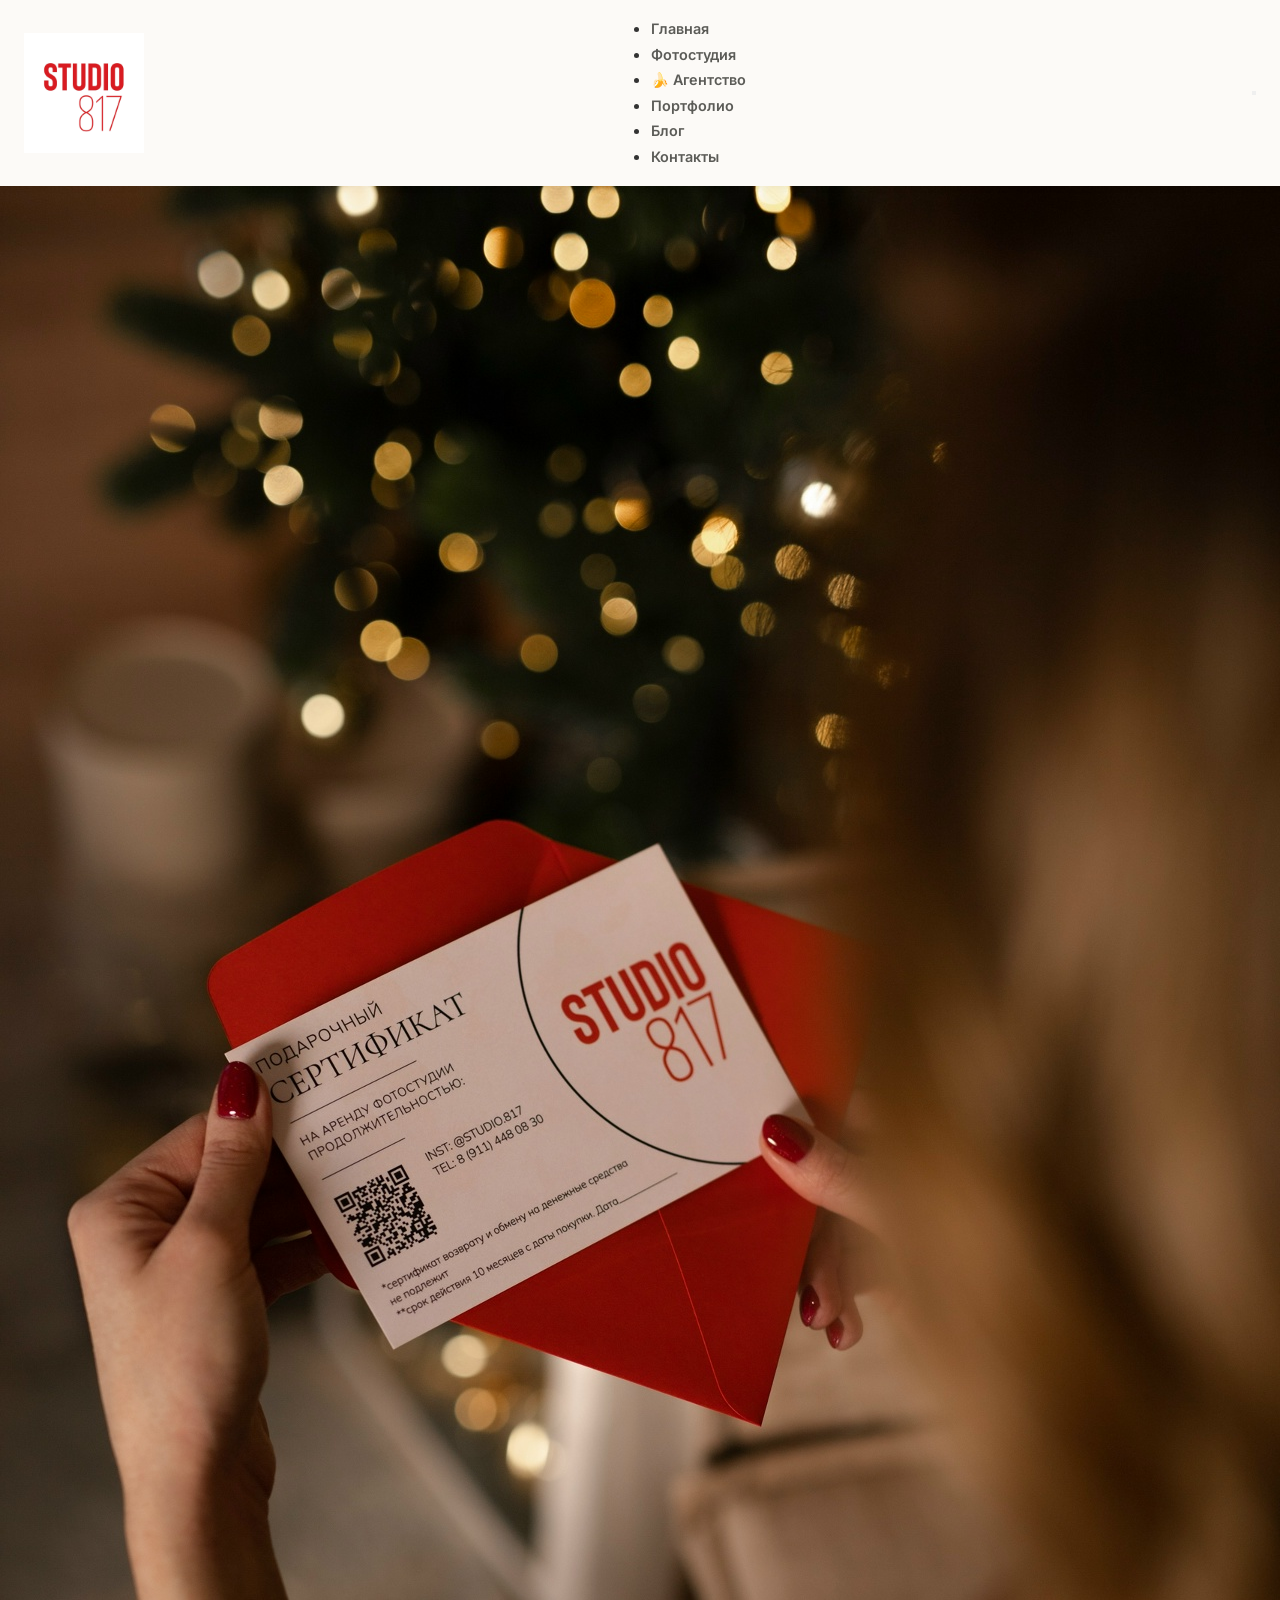
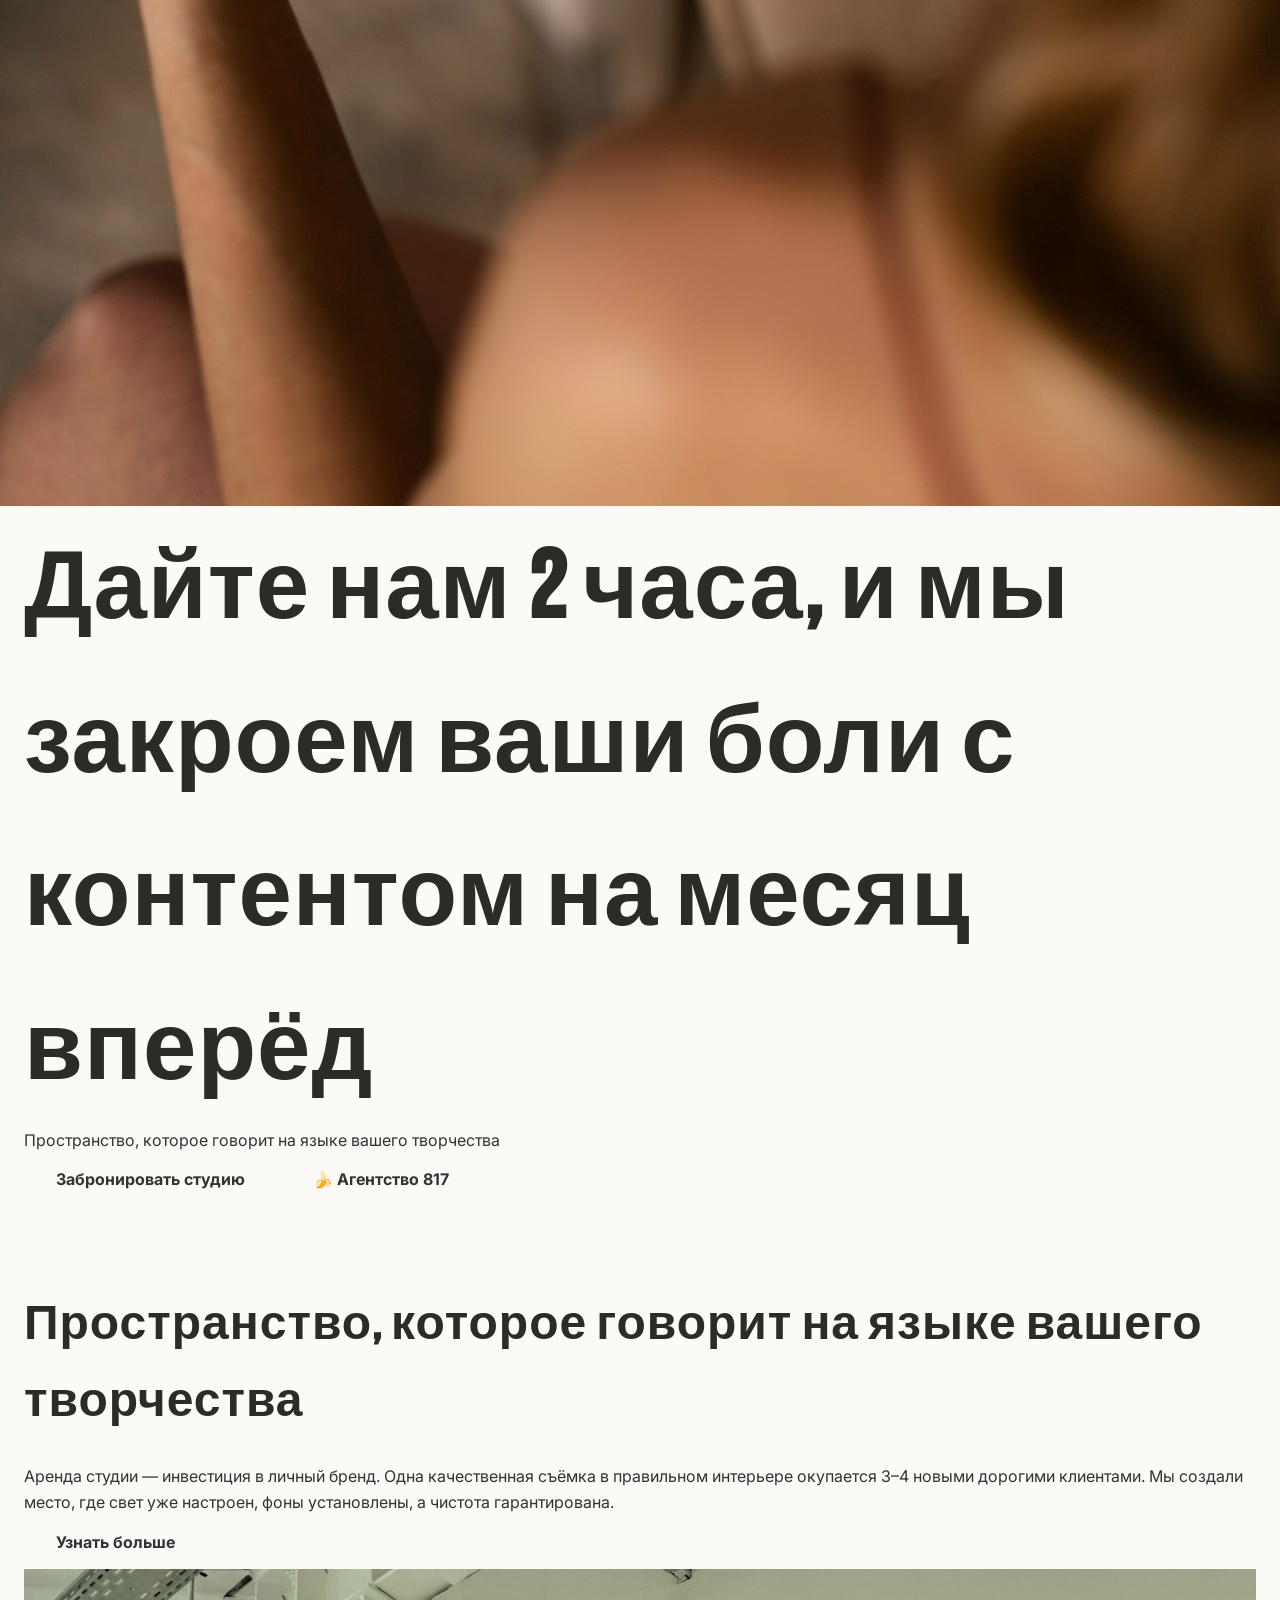
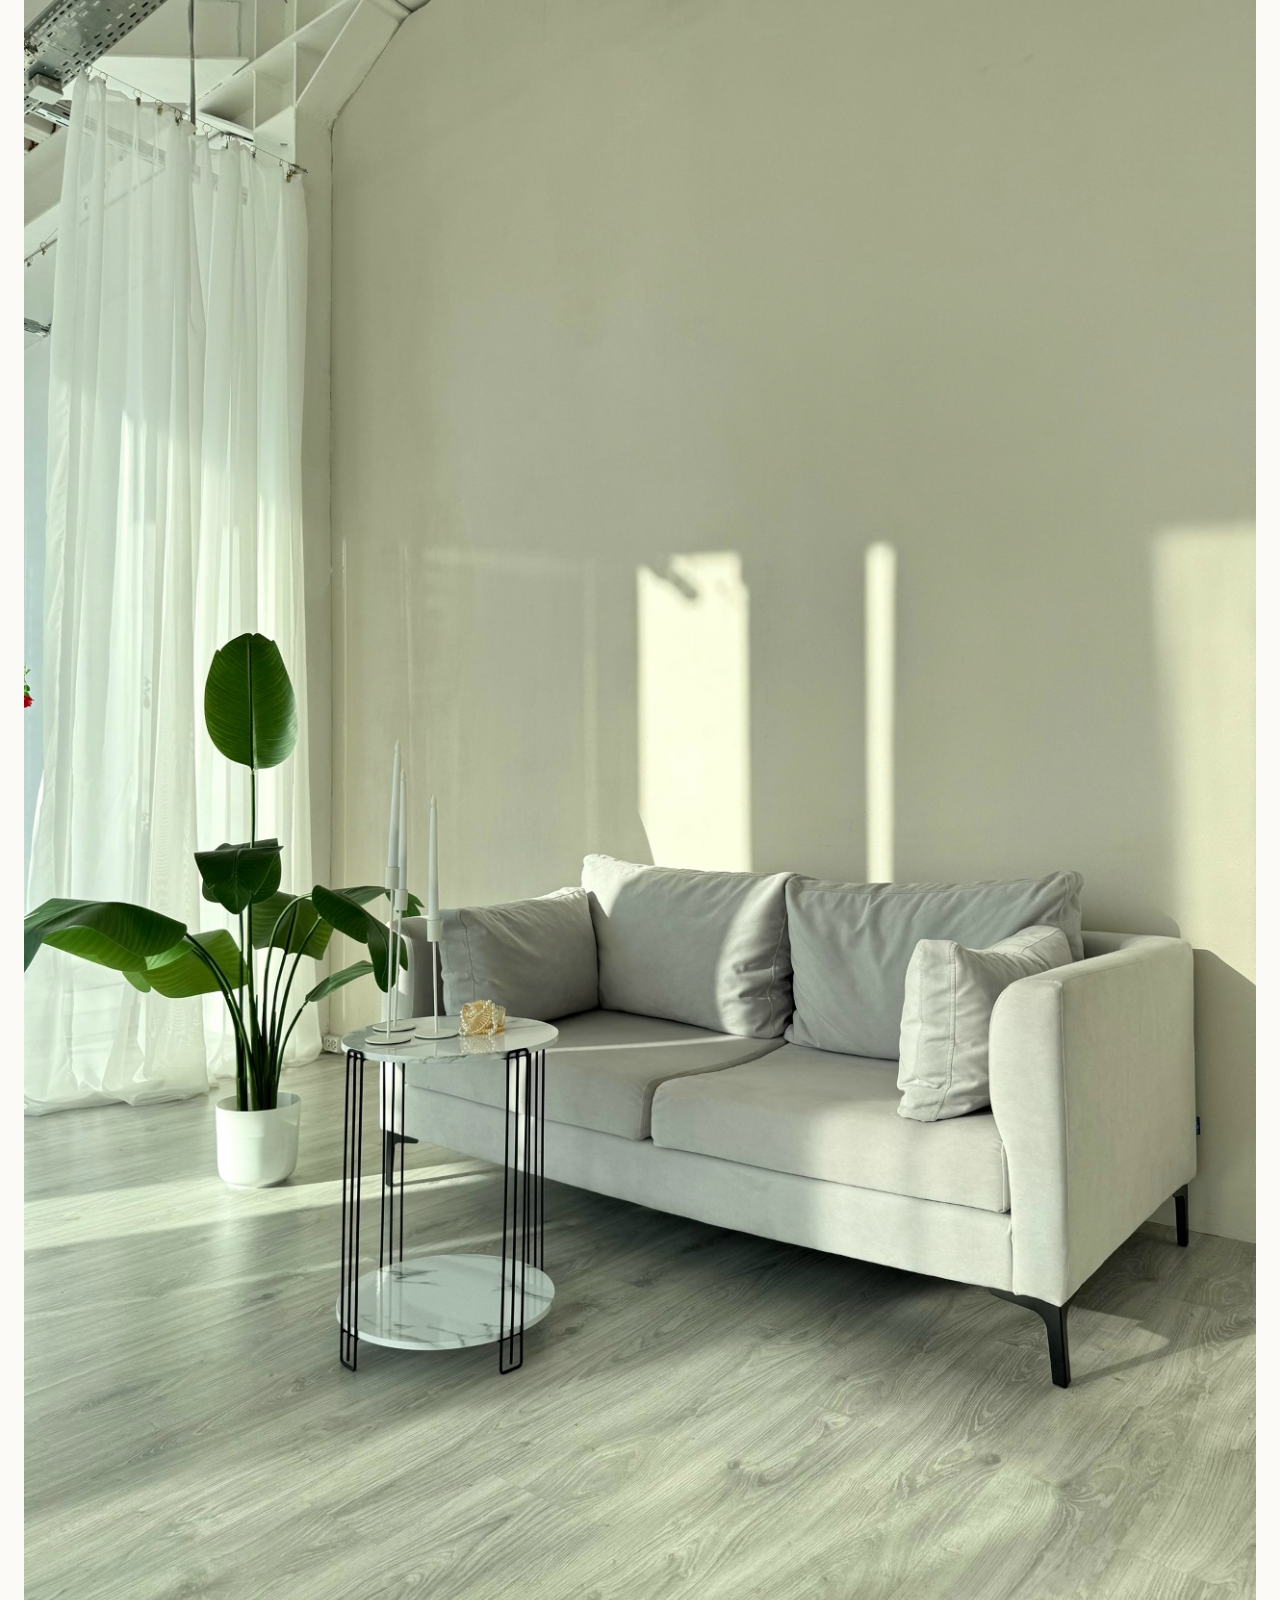
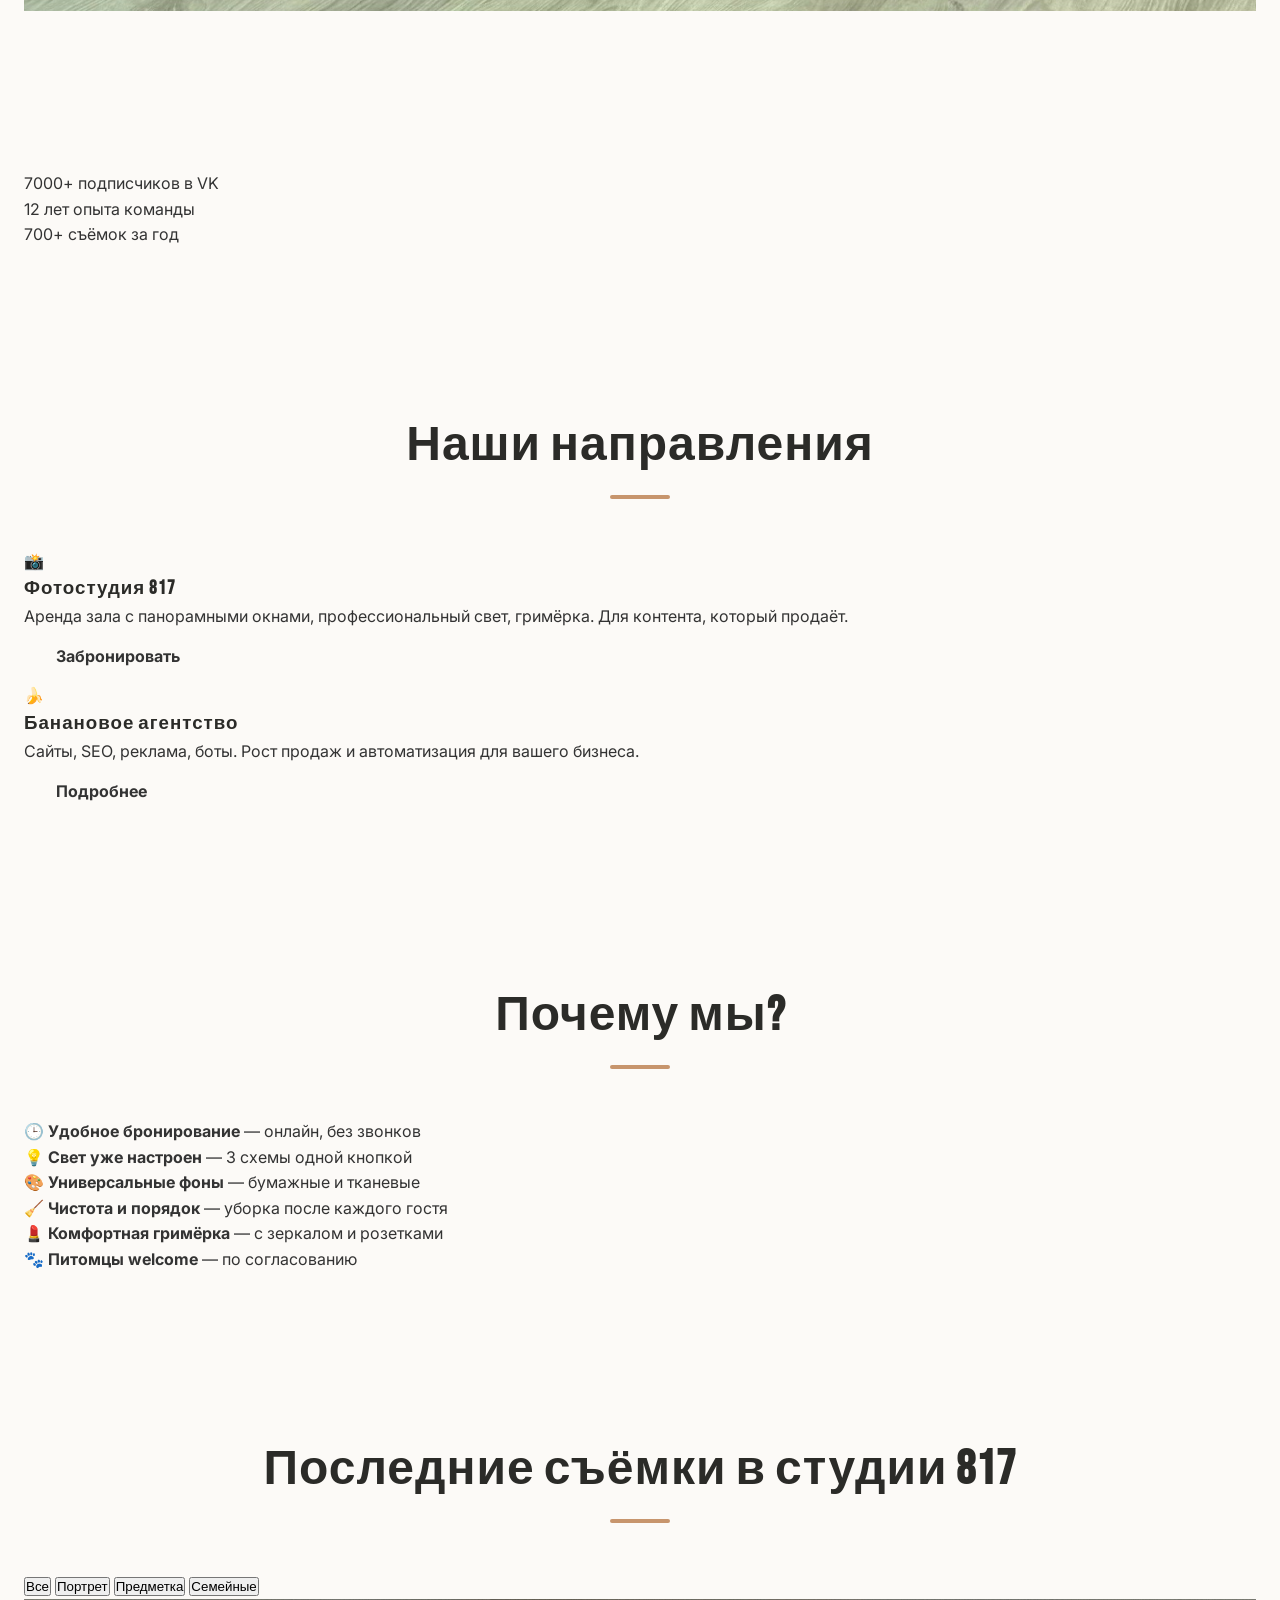
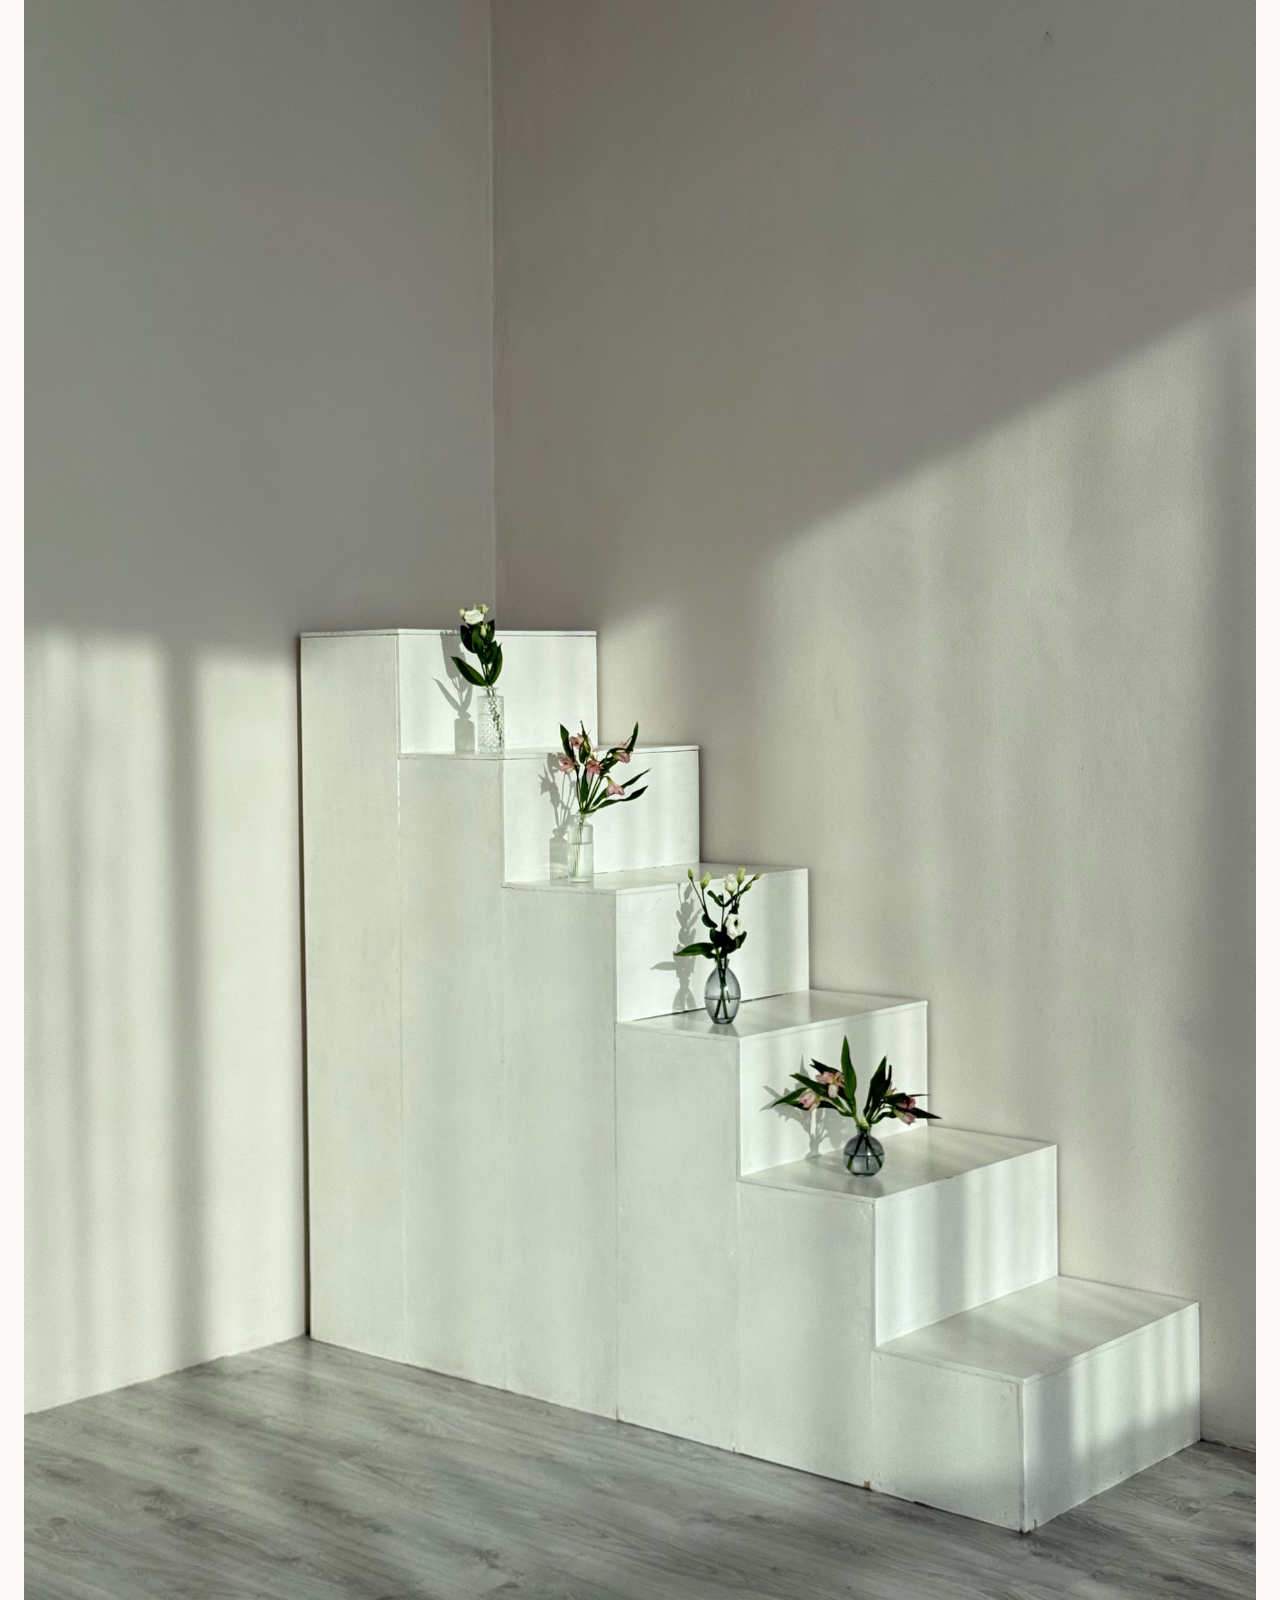
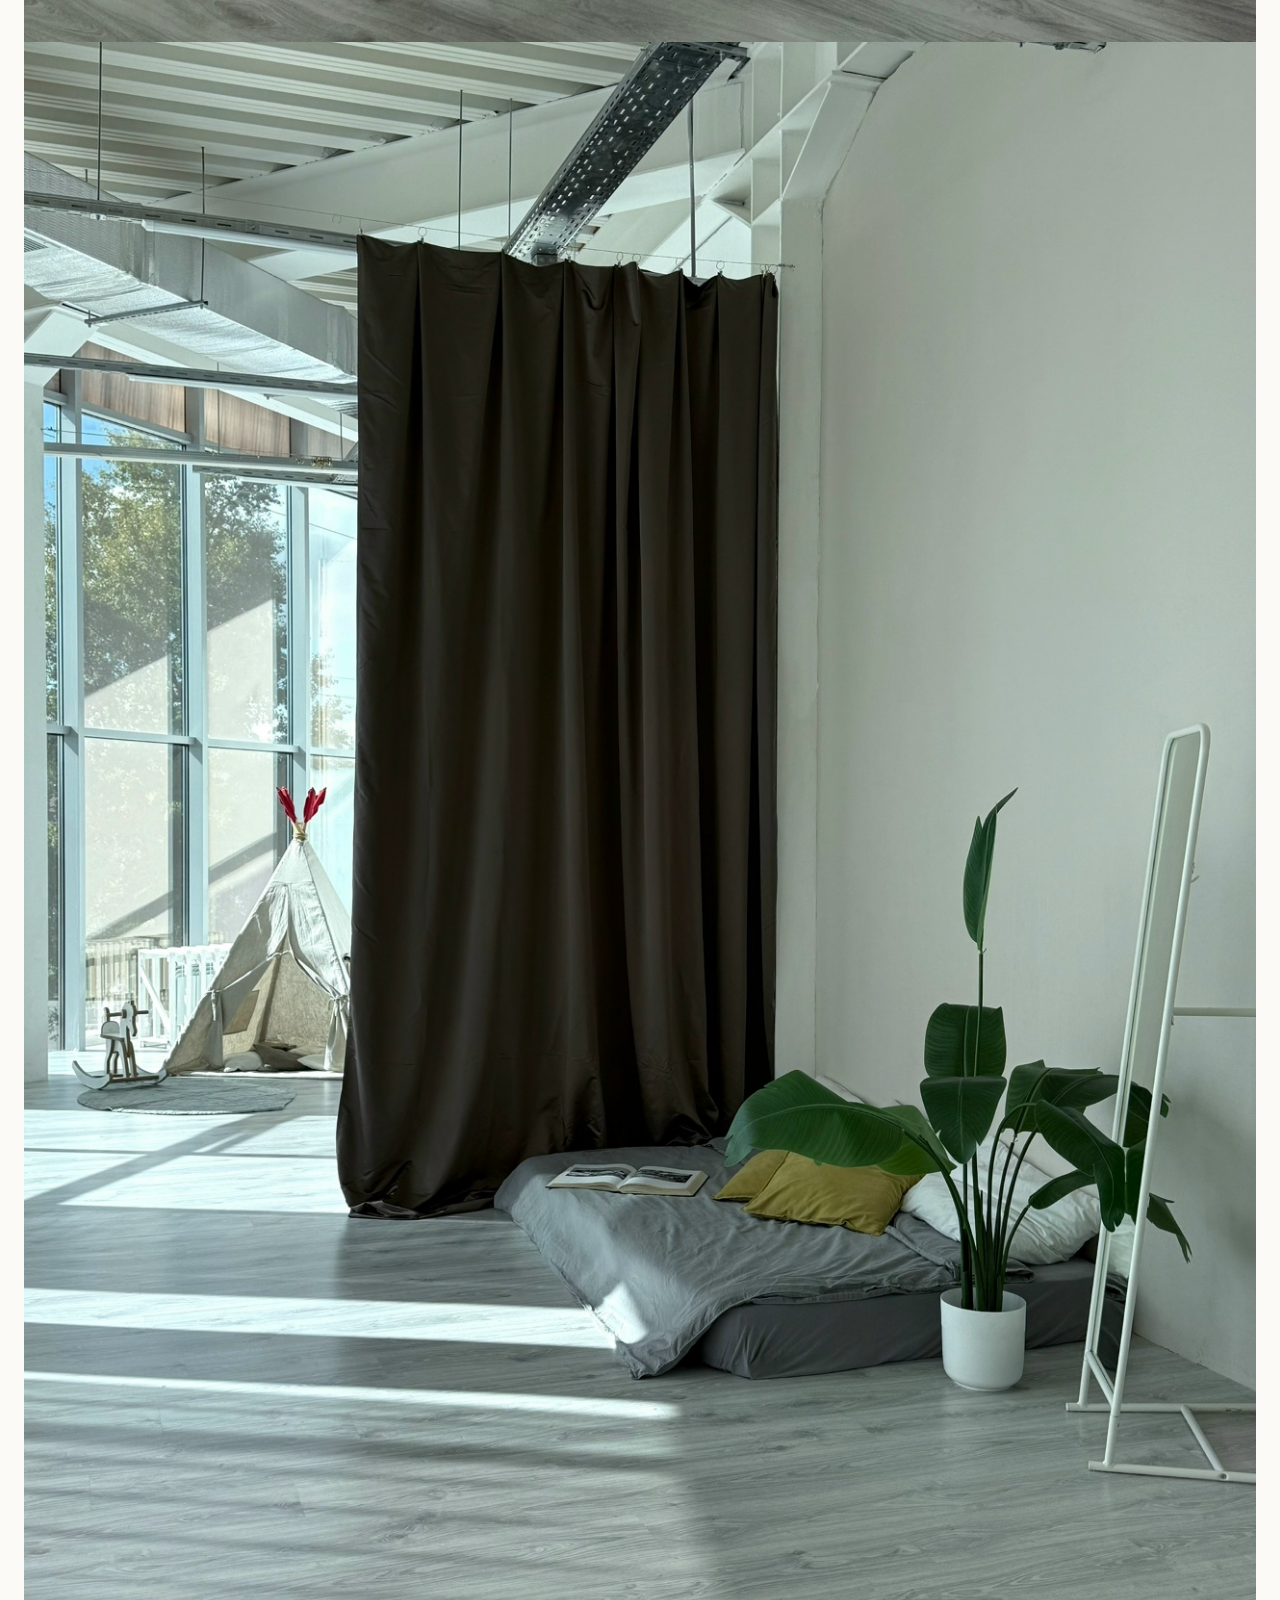
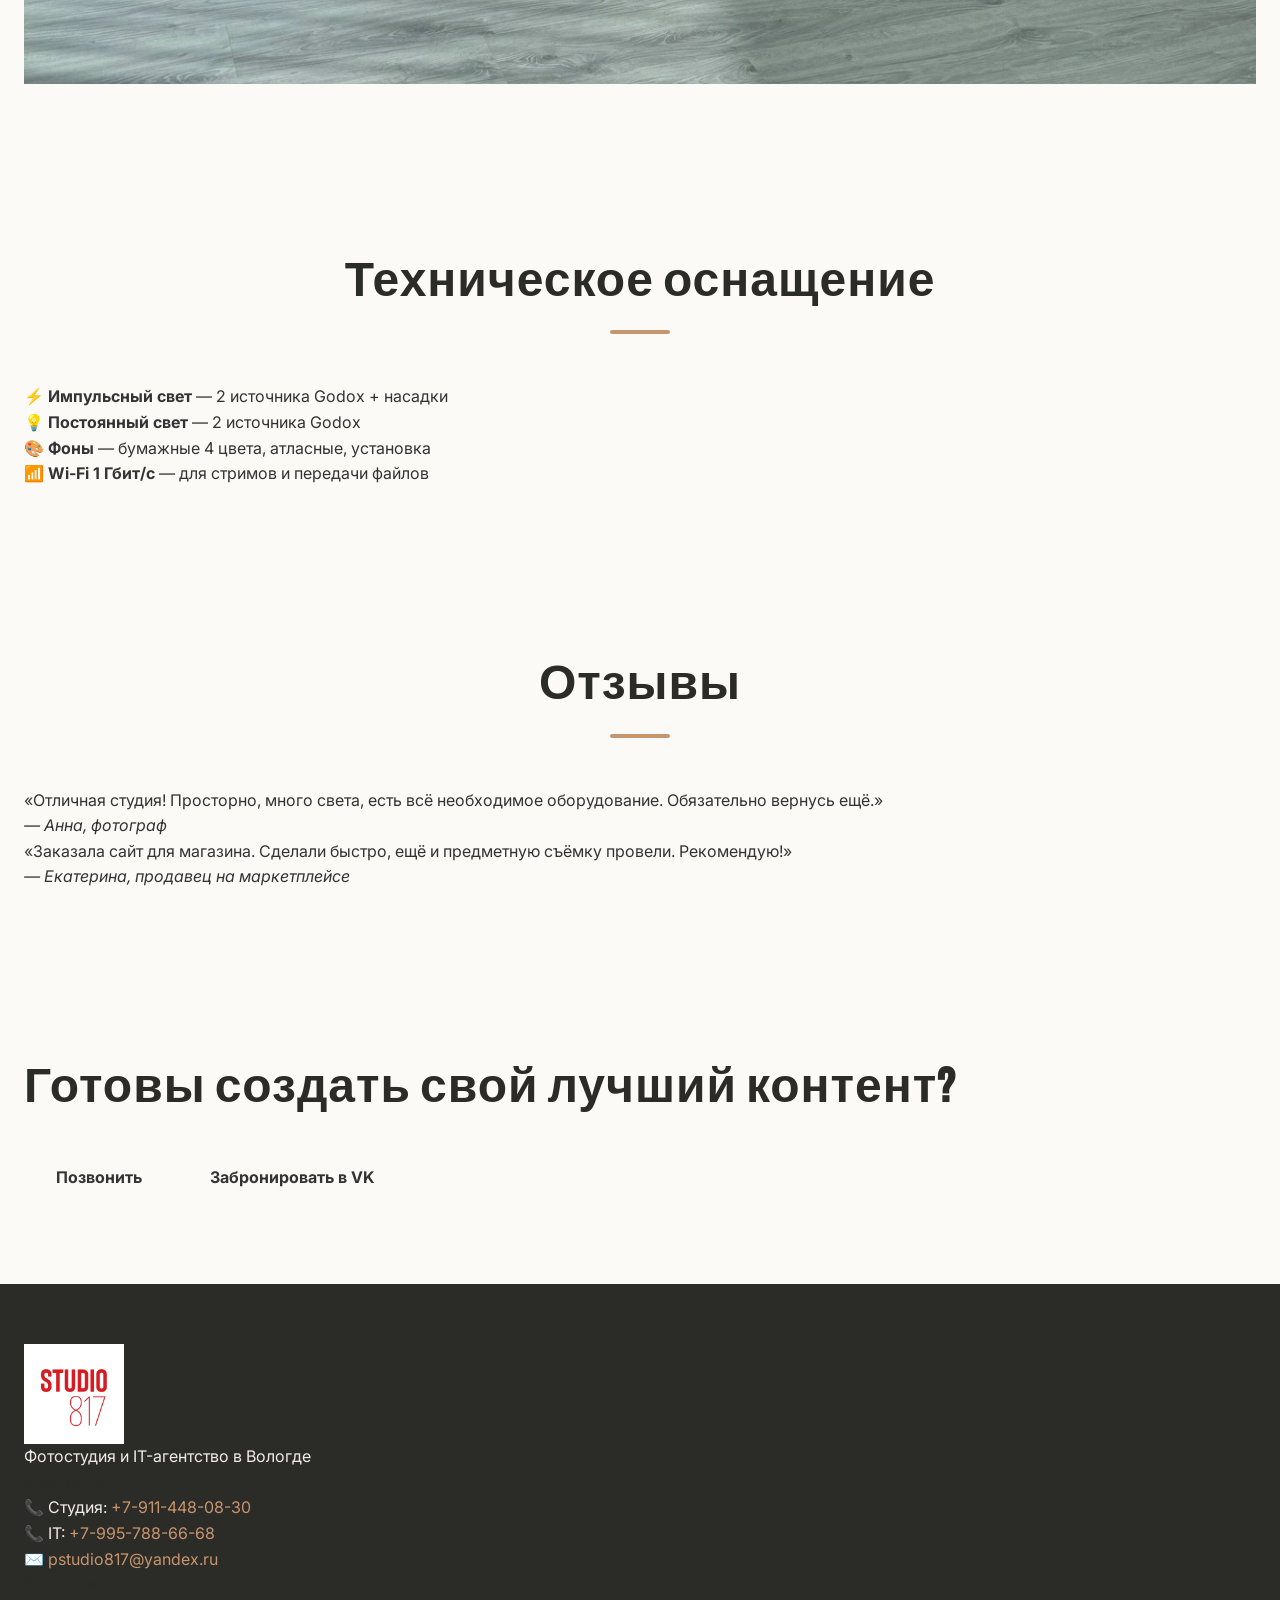
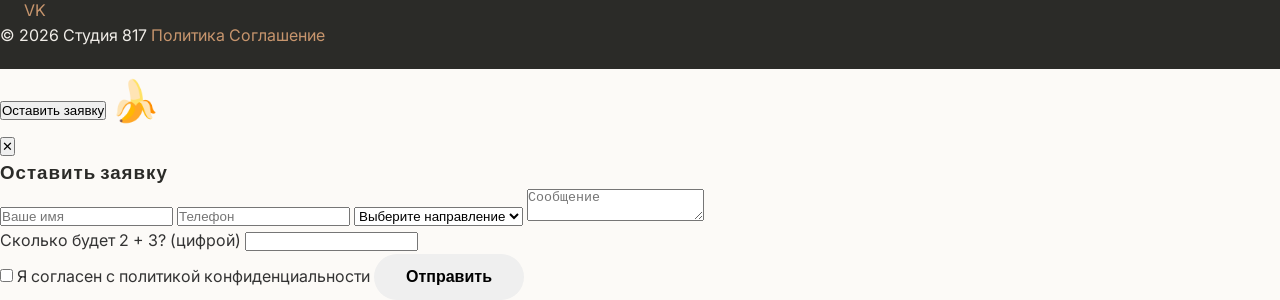
==== commit dfcd568e: "Update index.html" ====
--- a/index.html
+++ b/index.html
@@ -1,275 +1,248 @@
 <!DOCTYPE html>
 <html lang="ru">
 <head>
-  <script type="application/ld+json">
-    {
-      "@context": "https://schema.org",
-      "@type": "LocalBusiness",
-      "name": "Фотостудия 817",
-      "aggregateRating": { "@type": "AggregateRating", "ratingValue": "4.8", "reviewCount": "12" },
-      "review": [
-        { "@type": "Review", "author": "Анна", "reviewBody": "Отличная студия! Просторно, много света...", "reviewRating": { "@type": "Rating", "ratingValue": "5" } },
-        { "@type": "Review", "author": "Екатерина", "reviewBody": "Заказала сайт...", "reviewRating": { "@type": "Rating", "ratingValue": "5" } }
-      ]
-    }
-  </script>
-  <!-- Счётчики -->
-  <script type="text/javascript">
-    var _tmr = window._tmr || (window._tmr = []);
-    _tmr.push({id: "3762743", type: "pageView", start: (new Date()).getTime()});
-    (function (d, w, id) {
-      if (d.getElementById(id)) return;
-      var ts = d.createElement("script"); ts.type = "text/javascript"; ts.async = true; ts.id = id;
-      ts.src = "https://top-fwz1.mail.ru/js/code.js";
-      var f = function () {var s = d.getElementsByTagName("script")[0]; s.parentNode.insertBefore(ts, s);};
-      if (w.opera == "[object Opera]") { d.addEventListener("DOMContentLoaded", f, false); } else { f(); }
-    })(document, window, "tmr-code");
-  </script>
-  <noscript><div><img src="https://top-fwz1.mail.ru/counter?id=3762743;js=na" style="position:absolute;left:-9999px;" alt="Top.Mail.Ru" /></div></noscript>
-  <script type="text/javascript">
-    (function(m,e,t,r,i,k,a){
-        m[i]=m[i]||function(){(m[i].a=m[i].a||[]).push(arguments)};
-        m[i].l=1*new Date();
-        for (var j = 0; j < document.scripts.length; j++) {if (document.scripts[j].src === r) { return; }}
-        k=e.createElement(t),a=e.getElementsByTagName(t)[0],k.async=1,k.src=r,a.parentNode.insertBefore(k,a)
-    })(window, document,'script','https://mc.yandex.ru/metrika/tag.js?id=108687132', 'ym');
-    ym(108687132, 'init', {ssr:true, webvisor:true, clickmap:true, ecommerce:"dataLayer"});
-  </script>
-  <noscript><div><img src="https://mc.yandex.ru/watch/108687132" style="position:absolute; left:-9999px;" alt="" /></div></noscript>
-
-  <meta charset="UTF-8">
-  <meta name="viewport" content="width=device-width, initial-scale=1.0">
-  <title>Фотостудия 817 — пространство для шедевров в Вологде</title>
-  <meta name="description" content="Аренда фотостудии 817 в Вологде: 70 м², панорамные окна, профессиональный свет. Дайте нам 2 часа и закройте контент-план на месяц!">
-  <meta property="og:title" content="Фотостудия 817 — пространство для творчества">
-  <meta property="og:description" content="Фотостудия и IT-агентство в Вологде.">
-  <meta property="og:image" content="https://studio817.ru/images/og-image.jpg">
-  <link rel="icon" type="image/png" href="images/favicon.png">
-  <link rel="preconnect" href="https://fonts.googleapis.com">
-  <link rel="preconnect" href="https://fonts.gstatic.com" crossorigin>
-  <link href="https://fonts.googleapis.com/css2?family=Inter:opsz,wght@14..32,300;400;600;700;800&family=Bebas+Neue&display=swap" rel="stylesheet">
-  <link rel="stylesheet" href="css/common.css">
-  <link rel="stylesheet" href="css/studio-theme.css">
-  <!-- Дополнительные стили конкретно для главной -->
-  <style>
-    .hero {
-      position: relative; overflow: hidden; display: flex; align-items: center;
-      min-height: 90vh; background: var(--bg);
-    }
-    .hero__video-wrapper { position: absolute; top:0;left:0;width:100%;height:100%;z-index:0; }
-    .hero__video { width:100%;height:100%;object-fit:cover;opacity:0.75; }
-    .hero__overlay { position:absolute;inset:0;background:linear-gradient(180deg, rgba(252,250,247,0.3) 0%, rgba(252,250,247,0.85) 90%); }
-    .hero__content { position:relative;z-index:2;text-align:center;max-width:800px;margin:0 auto;padding:0 20px; }
-    .hero__title { color:var(--heading);margin-bottom:20px;line-height:1.1; }
-    .gradient-text { background:linear-gradient(135deg, var(--accent-light) 0%, var(--accent) 80%); -webkit-background-clip:text; -webkit-text-fill-color:transparent; }
-    .hero__subtitle { font-size:1.25rem;color:var(--text-secondary);margin-bottom:40px;max-width:600px;margin-left:auto;margin-right:auto; }
-    .hero__buttons { display:flex;gap:16px;justify-content:center;flex-wrap:wrap; }
-    .directions__grid { display:grid;grid-template-columns:1fr 1fr;gap:30px; }
-    .direction-card { background:var(--bg-secondary);border-radius:28px;padding:40px;box-shadow:0 10px 30px rgba(0,0,0,0.04);transition:0.3s; }
-    .direction-card:hover { transform:translateY(-6px);box-shadow:0 20px 40px rgba(0,0,0,0.08); }
-    .why-us { background:var(--bg-secondary);border-radius:32px;padding:60px; }
-    .why-us-grid { display:grid;grid-template-columns:1fr 1fr;gap:40px; }
-    .why-us-item { display:flex;gap:16px;align-items:flex-start; }
-    .why-us-icon { font-size:2.4rem; }
-    .recent-grid { display:grid;grid-template-columns:repeat(auto-fill, minmax(280px,1fr));gap:20px; }
-    .recent-item { border-radius:20px;overflow:hidden;cursor:pointer;transition:0.3s;background:var(--bg-secondary); }
-    .recent-item img { width:100%;height:300px;object-fit:cover;transition:0.3s; }
-    .recent-item:hover img { transform:scale(1.03); }
-    .filter-buttons { display:flex;justify-content:center;gap:12px;margin-bottom:30px;flex-wrap:wrap; }
-    .filter-btn { background:#F0EDE8;border:none;padding:12px 24px;border-radius:30px;font-weight:600;cursor:pointer; }
-    .filter-btn.active, .filter-btn:hover { background:var(--accent);color:#fff; }
-    .tech-grid { display:grid;grid-template-columns:repeat(auto-fit, minmax(250px,1fr));gap:24px; }
-    .tech-card { background:var(--bg-secondary);padding:30px;border-radius:24px;text-align:center; }
-    .tech-card i { font-size:2.5rem;color:var(--accent); }
-    .testimonials-grid { display:grid;grid-template-columns:repeat(auto-fit, minmax(300px,1fr));gap:30px; }
-    .testimonial-card { background:var(--bg-secondary);padding:30px;border-radius:28px; }
-    .cta__inner { text-align:center;background:var(--bg-secondary);padding:60px;border-radius:32px; }
-    @media (max-width:768px) {
-      .directions__grid { grid-template-columns:1fr; }
-      .why-us-grid { grid-template-columns:1fr; }
-      .recent-grid { grid-template-columns:1fr; }
-    }
-  </style>
+    <meta charset="UTF-8">
+    <meta name="viewport" content="width=device-width, initial-scale=1.0">
+    <title>Фотостудия 817 Вологда | Аренда зала с панорамными окнами</title>
+    <meta name="description" content="Фотостудия 817 в Вологде — пространство для съёмок и мероприятий. Панорамные окна 4,5 м, профессиональный свет, гримёрка. Бронь от 1800 ₽/час.">
+    <meta property="og:title" content="Фотостудия 817 Вологда">
+    <meta property="og:description" content="Аренда зала для фото и видео. Свет, фоны, гримёрка. Создайте контент мечты.">
+    <meta property="og:image" content="images/og-image.jpg">
+    <link rel="icon" href="images/favicon.png" type="image/png">
+    <link rel="stylesheet" href="css/common.css">
+    <link rel="stylesheet" href="css/studio-theme.css">
+    <link href="https://fonts.googleapis.com/css2?family=Bebas+Neue&family=Inter:wght@400;500;600&display=swap" rel="stylesheet">
 </head>
 <body>
-<header class="header">
-  <div class="container header__inner">
-    <div class="logo">
-      <img src="images/logo.png" alt="Студия 817" class="logo__img">
-      <span class="logo__text">Студия 817</span>
+    <header class="header">
+        <div class="container header__inner">
+            <a href="/" class="logo">
+                <img src="images/logo.png" alt="Студия 817" width="120">
+            </a>
+            <nav class="nav" id="mainNav">
+                <ul class="nav__list">
+                    <li><a href="/">Главная</a></li>
+                    <li><a href="studio.html">Фотостудия</a></li>
+                    <li><a href="banan.html">🍌 Агентство</a></li>
+                    <li><a href="portfolio.html">Портфолио</a></li>
+                    <li><a href="blog.html">Блог</a></li>
+                    <li><a href="contacts.html">Контакты</a></li>
+                </ul>
+            </nav>
+            <button class="burger" aria-label="Меню" id="burgerBtn">
+                <span></span><span></span><span></span>
+            </button>
+        </div>
+    </header>
+
+    <main>
+        <!-- Hero -->
+        <section class="hero" id="hero">
+            <video class="hero__video" autoplay muted loop playsinline poster="images/hero-poster.jpg">
+                <source src="video/obzor.mp4" type="video/mp4">
+            </video>
+            <div class="hero__overlay"></div>
+            <div class="hero__content container">
+                <h1 class="hero__title">Дайте нам 2 часа, и мы закроем ваши боли с контентом на месяц вперёд</h1>
+                <p class="hero__subtitle">Пространство, которое говорит на языке вашего творчества</p>
+                <div class="hero__btns">
+                    <a href="studio.html#booking" class="btn btn--primary">Забронировать студию</a>
+                    <a href="banan.html" class="btn btn--outline">🍌 Агентство 817</a>
+                </div>
+            </div>
+        </section>
+
+        <!-- О студии -->
+        <section class="about section" id="about">
+            <div class="container about__grid">
+                <div class="about__text">
+                    <h2>Пространство, которое говорит на языке вашего творчества</h2>
+                    <p>Аренда студии — инвестиция в личный бренд. Одна качественная съёмка в правильном интерьере окупается 3–4 новыми дорогими клиентами. Мы создали место, где свет уже настроен, фоны установлены, а чистота гарантирована.</p>
+                    <a href="studio.html" class="btn btn--accent">Узнать больше</a>
+                </div>
+                <div class="about__image">
+                    <img src="images/about-photo.jpg" alt="Интерьер студии 817" loading="lazy">
+                </div>
+            </div>
+        </section>
+
+        <!-- Цифры -->
+        <section class="numbers section">
+            <div class="container numbers__grid">
+                <div class="numbers__item">
+                    <span class="numbers__value">7000+</span>
+                    <span class="numbers__label">подписчиков в VK</span>
+                </div>
+                <div class="numbers__item">
+                    <span class="numbers__value">12 лет</span>
+                    <span class="numbers__label">опыта команды</span>
+                </div>
+                <div class="numbers__item">
+                    <span class="numbers__value">700+</span>
+                    <span class="numbers__label">съёмок за год</span>
+                </div>
+            </div>
+        </section>
+
+        <!-- Направления -->
+        <section class="directions section" id="directions">
+            <div class="container">
+                <h2 class="section-title">Наши направления</h2>
+                <div class="directions__cards">
+                    <div class="direction-card">
+                        <span class="direction-card__emoji">📸</span>
+                        <h3>Фотостудия 817</h3>
+                        <p>Аренда зала с панорамными окнами, профессиональный свет, гримёрка. Для контента, который продаёт.</p>
+                        <a href="studio.html#booking" class="btn btn--accent">Забронировать</a>
+                    </div>
+                    <div class="direction-card">
+                        <span class="direction-card__emoji">🍌</span>
+                        <h3>Банановое агентство</h3>
+                        <p>Сайты, SEO, реклама, боты. Рост продаж и автоматизация для вашего бизнеса.</p>
+                        <a href="banan.html" class="btn btn--accent">Подробнее</a>
+                    </div>
+                </div>
+            </div>
+        </section>
+
+        <!-- Почему мы (2 колонки) -->
+        <section class="why section" id="why">
+            <div class="container">
+                <h2 class="section-title">Почему мы?</h2>
+                <div class="why__grid">
+                    <div class="why__item">🕒 <strong>Удобное бронирование</strong> — онлайн, без звонков</div>
+                    <div class="why__item">💡 <strong>Свет уже настроен</strong> — 3 схемы одной кнопкой</div>
+                    <div class="why__item">🎨 <strong>Универсальные фоны</strong> — бумажные и тканевые</div>
+                    <div class="why__item">🧹 <strong>Чистота и порядок</strong> — уборка после каждого гостя</div>
+                    <div class="why__item">💄 <strong>Комфортная гримёрка</strong> — с зеркалом и розетками</div>
+                    <div class="why__item">🐾 <strong>Питомцы welcome</strong> — по согласованию</div>
+                </div>
+            </div>
+        </section>
+
+        <!-- Галерея -->
+        <section class="gallery section" id="gallery">
+            <div class="container">
+                <h2 class="section-title">Последние съёмки в студии 817</h2>
+                <div class="gallery__filters">
+                    <button class="filter-btn active" data-filter="all">Все</button>
+                    <button class="filter-btn" data-filter="portrait">Портрет</button>
+                    <button class="filter-btn" data-filter="subject">Предметка</button>
+                    <button class="filter-btn" data-filter="family">Семейные</button>
+                </div>
+                <div class="gallery__grid" id="galleryGrid">
+                    <!-- Карточки динамически через JS, статика пример -->
+                    <a href="images/gallery/studio-1.jpg" class="gallery__item" data-category="portrait" data-lightbox>
+                        <img src="images/gallery/studio-1.jpg" alt="Портрет" loading="lazy">
+                    </a>
+                    <a href="images/gallery/studio-2.jpg" class="gallery__item" data-category="subject" data-lightbox>
+                        <img src="images/gallery/studio-2.jpg" alt="Предметная съёмка" loading="lazy">
+                    </a>
+                    <!-- добавь остальные 4-6 фото -->
+                </div>
+            </div>
+        </section>
+
+        <!-- Техническое оснащение -->
+        <section class="equipment section">
+            <div class="container">
+                <h2 class="section-title">Техническое оснащение</h2>
+                <div class="equipment__grid">
+                    <div class="equipment__card">⚡ <strong>Импульсный свет</strong> — 2 источника Godox + насадки</div>
+                    <div class="equipment__card">💡 <strong>Постоянный свет</strong> — 2 источника Godox</div>
+                    <div class="equipment__card">🎨 <strong>Фоны</strong> — бумажные 4 цвета, атласные, установка</div>
+                    <div class="equipment__card">📶 <strong>Wi-Fi 1 Гбит/с</strong> — для стримов и передачи файлов</div>
+                </div>
+            </div>
+        </section>
+
+        <!-- Отзывы -->
+        <section class="reviews section">
+            <div class="container">
+                <h2 class="section-title">Отзывы</h2>
+                <div class="reviews__slider swiper">
+                    <div class="swiper-wrapper">
+                        <div class="swiper-slide review-card">
+                            <p>«Отличная студия! Просторно, много света, есть всё необходимое оборудование. Обязательно вернусь ещё.»</p>
+                            <cite>— Анна, фотограф</cite>
+                        </div>
+                        <div class="swiper-slide review-card">
+                            <p>«Заказала сайт для магазина. Сделали быстро, ещё и предметную съёмку провели. Рекомендую!»</p>
+                            <cite>— Екатерина, продавец на маркетплейсе</cite>
+                        </div>
+                    </div>
+                    <div class="swiper-pagination"></div>
+                </div>
+            </div>
+        </section>
+
+        <!-- CTA -->
+        <section class="cta section">
+            <div class="container cta__inner">
+                <h2>Готовы создать свой лучший контент?</h2>
+                <div class="cta__btns">
+                    <a href="tel:+79114480830" class="btn btn--primary">Позвонить</a>
+                    <a href="https://vk.com/write-817" target="_blank" class="btn btn--outline">Забронировать в VK</a>
+                </div>
+            </div>
+        </section>
+    </main>
+
+    <footer class="footer">
+        <div class="container footer__grid">
+            <div class="footer__col">
+                <img src="images/logo.png" alt="Студия 817" width="100">
+                <p>Фотостудия и IT-агентство в Вологде</p>
+            </div>
+            <div class="footer__col">
+                <h4>Контакты</h4>
+                <p>📞 Студия: <a href="tel:+79114480830">+7-911-448-08-30</a></p>
+                <p>📞 IT: <a href="tel:+79957886668">+7-995-788-66-68</a></p>
+                <p>✉️ <a href="mailto:pstudio817@yandex.ru">pstudio817@yandex.ru</a></p>
+            </div>
+            <div class="footer__col">
+                <h4>Соцсети</h4>
+                <a href="https://vk.com/studio817" target="_blank">VK</a>
+            </div>
+        </div>
+        <div class="footer__bottom">
+            <span>© 2026 Студия 817</span>
+            <a href="privacy.html">Политика</a>
+            <a href="terms.html">Соглашение</a>
+        </div>
+    </footer>
+
+    <!-- Плавающая кнопка заявки -->
+    <button class="floating-request-btn" id="requestBtn">Оставить заявку</button>
+    <a href="banan.html" class="floating-banana" title="Банановое агентство">🍌</a>
+
+    <!-- Попап-форма -->
+    <div class="popup" id="popupForm">
+        <div class="popup__body">
+            <button class="popup__close" id="closePopup">✕</button>
+            <h3>Оставить заявку</h3>
+            <form id="mainForm" action="https://formspree.io/f/xdaydekl" method="POST">
+                <input type="text" name="name" placeholder="Ваше имя" required>
+                <input type="tel" name="phone" placeholder="Телефон" required>
+                <select name="service">
+                    <option value="">Выберите направление</option>
+                    <option value="studio">Фотостудия</option>
+                    <option value="banan">IT-агентство</option>
+                </select>
+                <textarea name="message" placeholder="Сообщение"></textarea>
+                <div class="captcha">
+                    <label>Сколько будет 2 + 3? (цифрой)</label>
+                    <input type="text" name="captcha" required pattern="5">
+                </div>
+                <label class="checkbox">
+                    <input type="checkbox" name="agree" required> Я согласен с политикой конфиденциальности
+                </label>
+                <button type="submit" class="btn btn--primary">Отправить</button>
+            </form>
+        </div>
     </div>
-    <nav class="nav" id="mainNav">
-      <a href="index.html" class="active">Главная</a>
-      <a href="studio.html">Фотостудия</a>
-      <a href="banan.html">🍌 Агентство</a>
-      <a href="portfolio.html">Портфолио</a>
-      <a href="blog.html">Блог</a>
-      <a href="contacts.html">Контакты</a>
-    </nav>
-    <button class="mobile-menu-btn" id="mobileMenuBtn">☰</button>
-  </div>
-</header>
-
-<main>
-  <section class="hero">
-    <div class="hero__video-wrapper">
-      <video autoplay muted loop playsinline poster="images/hero-poster.jpg" class="hero__video">
-        <source src="video/obzor.mp4" type="video/mp4">
-      </video>
-      <div class="hero__overlay"></div>
-    </div>
-    <div class="hero__content container">
-      <h1 class="hero__title">Дайте нам 2 часа,<br>и мы закроем ваши боли<br><span class="gradient-text">с контентом на месяц вперёд</span></h1>
-      <p class="hero__subtitle">Аренда фотостудии с панорамными окнами и профессиональным светом в Вологде. Мы создаём пространство для ваших лучших кадров.</p>
-      <div class="hero__buttons">
-        <a href="studio.html" class="btn btn-primary">Забронировать студию</a>
-        <a href="banan.html" class="btn btn-outline">🍌 Агентство 817</a>
-      </div>
-    </div>
-  </section>
-
-  <section class="section">
-    <div class="container" style="display:flex;gap:60px;align-items:center;flex-wrap:wrap;">
-      <div style="flex:1;min-width:280px;">
-        <h2>Пространство, которое говорит<br>на языке вашего творчества</h2>
-        <p style="margin-bottom:16px;">Наша студия — это не просто 70 м² с высокими потолками. Это место, где свет сам ложится в кадр.</p>
-        <p style="margin-bottom:16px;">Аренда студии — инвестиция в ваш личный бренд. Одна съёмка приносит 3–4 новых дорогих клиентов.</p>
-        <a href="studio.html" class="btn btn-primary">Смотреть подробнее</a>
-      </div>
-      <div style="flex:1;min-width:280px;">
-        <img src="images/about-photo.jpg" alt="Интерьер студии" style="border-radius:24px;">
-      </div>
-    </div>
-  </section>
-
-  <section class="section" style="background:var(--bg-secondary);margin:40px 0;border-radius:32px;">
-    <div class="container">
-      <div style="display:grid;grid-template-columns:repeat(auto-fit,minmax(200px,1fr));gap:40px;text-align:center;">
-        <div><div style="font-size:3rem;font-weight:800;color:var(--accent);">7000+</div><div>подписчиков в VK</div></div>
-        <div><div style="font-size:3rem;font-weight:800;color:var(--accent);">12</div><div>лет опыта</div></div>
-        <div><div style="font-size:3rem;font-weight:800;color:var(--accent);">700+</div><div>съёмок за год</div></div>
-      </div>
-    </div>
-  </section>
-
-  <section class="section">
-    <div class="container">
-      <h2 class="section-title">Что вы можете заказать</h2>
-      <div class="directions__grid">
-        <div class="direction-card">
-          <h3>📸 Фотостудия 817</h3>
-          <p>Аренда зала с панорамными окнами, импульсным и постоянным светом, гримёркой. Снимите контент, который запомнят.</p>
-          <a href="studio.html" class="link-arrow" style="color:var(--accent);font-weight:700;">Забронировать →</a>
-        </div>
-        <div class="direction-card">
-          <h3>🍌 Банановое агентство</h3>
-          <p>Создание сайтов, SEO, контекстная реклама. Приводим клиентов вашему бизнесу через интернет.</p>
-          <a href="banan.html" class="link-arrow" style="color:var(--accent);font-weight:700;">Подробнее →</a>
-        </div>
-      </div>
-    </div>
-  </section>
-
-  <section class="section">
-    <div class="container">
-      <div class="why-us">
-        <h2 class="section-title" style="margin-top:0;">Почему выбирают нас</h2>
-        <div class="why-us-grid">
-          <div class="why-us-item"><span class="why-us-icon">📅</span><div><h4>Удобное бронирование</h4><p>Онлайн через VK за 2 минуты. Предоплата 50%.</p></div></div>
-          <div class="why-us-item"><span class="why-us-icon">💡</span><div><h4>Свет уже настроен</h4><p>3 схемы включаются одной кнопкой.</p></div></div>
-          <div class="why-us-item"><span class="why-us-icon">🖼️</span><div><h4>Универсальные фоны</h4><p>Бумажные и тканевые, установка включена.</p></div></div>
-          <div class="why-us-item"><span class="why-us-icon">🛡️</span><div><h4>Чистота и порядок</h4><p>Мы убираем после каждой съёмки.</p></div></div>
-          <div class="why-us-item"><span class="why-us-icon">👗</span><div><h4>Гримёрка</h4><p>Отдельная комната с зеркалами.</p></div></div>
-          <div class="why-us-item"><span class="why-us-icon">🐾</span><div><h4>Питомцы welcome</h4><p>Съёмка с животными возможна.</p></div></div>
-        </div>
-      </div>
-    </div>
-  </section>
-
-  <section class="section">
-    <div class="container">
-      <h2 class="section-title">Последние съёмки в студии 817</h2>
-      <div class="filter-buttons" id="filterButtons">
-        <button class="filter-btn active" data-filter="all">Все</button>
-        <button class="filter-btn" data-filter="portrait">Портрет</button>
-        <button class="filter-btn" data-filter="product">Предметка</button>
-        <button class="filter-btn" data-filter="family">Семейные</button>
-      </div>
-      <div class="recent-grid" id="recentGrid"></div>
-    </div>
-  </section>
-
-  <section class="section" style="background:var(--bg-secondary);">
-    <div class="container">
-      <h2 class="section-title">Техническое оснащение</h2>
-      <div class="tech-grid">
-        <div class="tech-card">💡<h4>Импульсный свет Godox</h4><p>2 источника</p></div>
-        <div class="tech-card">🔘<h4>Постоянный свет</h4><p>2 LED-панели</p></div>
-        <div class="tech-card">🌈<h4>Фоны</h4><p>Бумажные и тканевые</p></div>
-        <div class="tech-card">🎬<h4>Wi-Fi 1 Гбит/с</h4><p>Для стримов</p></div>
-      </div>
-    </div>
-  </section>
-
-  <section class="section">
-    <div class="container">
-      <h2 class="section-title">Что говорят клиенты</h2>
-      <div class="testimonials-grid">
-        <div class="testimonial-card"><p>«Отличная студия! Просторно, много света...»</p><h4>— Анна, фотограф</h4></div>
-        <div class="testimonial-card"><p>«Заказала сайт и предметную съёмку. Всё быстро и качественно!»</p><h4>— Екатерина, продавец на WB</h4></div>
-      </div>
-    </div>
-  </section>
-
-  <section class="section">
-    <div class="container">
-      <div class="cta__inner">
-        <h2>Готовы создать свой лучший контент?</h2>
-        <p style="margin-bottom:30px;">Позвоните или напишите в VK, чтобы забронировать студию. Ответим в течение 30 минут.</p>
-        <div style="display:flex;gap:20px;justify-content:center;flex-wrap:wrap;">
-          <a href="tel:+79114480830" class="btn btn-primary">📞 Позвонить</a>
-          <a href="https://vk.com/write-20899239?text=Здравствуйте! Хочу забронировать студию." target="_blank" class="btn btn-outline">📅 Забронировать через VK</a>
-        </div>
-      </div>
-    </div>
-  </section>
-</main>
-
-<footer class="footer">
-  <div class="container">
-    <div class="footer__inner">
-      <div class="footer__col"><div class="footer__logo">Студия 817</div><p>Фотостудия и IT-агентство в Вологде</p></div>
-      <div><h4>Контакты</h4><a href="tel:+79114480830">+7-911-448-08-30</a><br><a href="tel:+79957886668">+7-995-788-66-68</a><br><a href="mailto:pstudio817@yandex.ru">pstudio817@yandex.ru</a><br><a href="https://vk.com/studio817">vk.com/studio817</a></div>
-      <div><h4>Соцсети</h4><a href="https://vk.com/studio817">VK</a></div>
-    </div>
-    <div style="text-align:center;margin-bottom:20px;">
-      <a href="privacy.html" style="margin-right:20px;">Политика конфиденциальности</a>
-      <a href="terms.html">Пользовательское соглашение</a>
-    </div>
-    <div style="text-align:center;">© 2026 Студия 817</div>
-  </div>
-</footer>
-
-<div id="floatingButton" class="floating-btn">Оставить заявку</div>
-<div id="floatingForm" class="floating-form-popup">
-  <span class="close-form">&times;</span>
-  <h4>Заявка на бронь</h4>
-  <form id="mainFloatingForm" method="POST">
-    <input type="text" name="name" placeholder="Ваше имя" required>
-    <input type="tel" name="phone" placeholder="Телефон" required>
-    <select name="service" required>
-      <option value="">Выберите направление</option>
-      <option value="studio">Фотостудия</option>
-      <option value="banan">Банановое агентство</option>
-    </select>
-    <textarea name="message" rows="2" placeholder="Дата, время, пожелания..."></textarea>
-    <div style="margin:10px 0;"><label>Сколько будет 2 + 3? (цифрой)</label><input type="text" name="captcha" required></div>
-    <label><input type="checkbox" name="agreement" required> Согласен с <a href="privacy.html">политикой</a></label>
-    <button type="submit" class="btn btn-primary">Отправить</button>
-  </form>
-</div>
-<a href="banan.html" class="floating-banana-link"><div class="floating-banana">🍌</div></a>
-
-<script src="js/main.js"></script>
+
+    <script src="https://cdn.jsdelivr.net/npm/swiper@11/swiper-bundle.min.js"></script>
+    <script src="js/main.js"></script>
 </body>
 </html>
